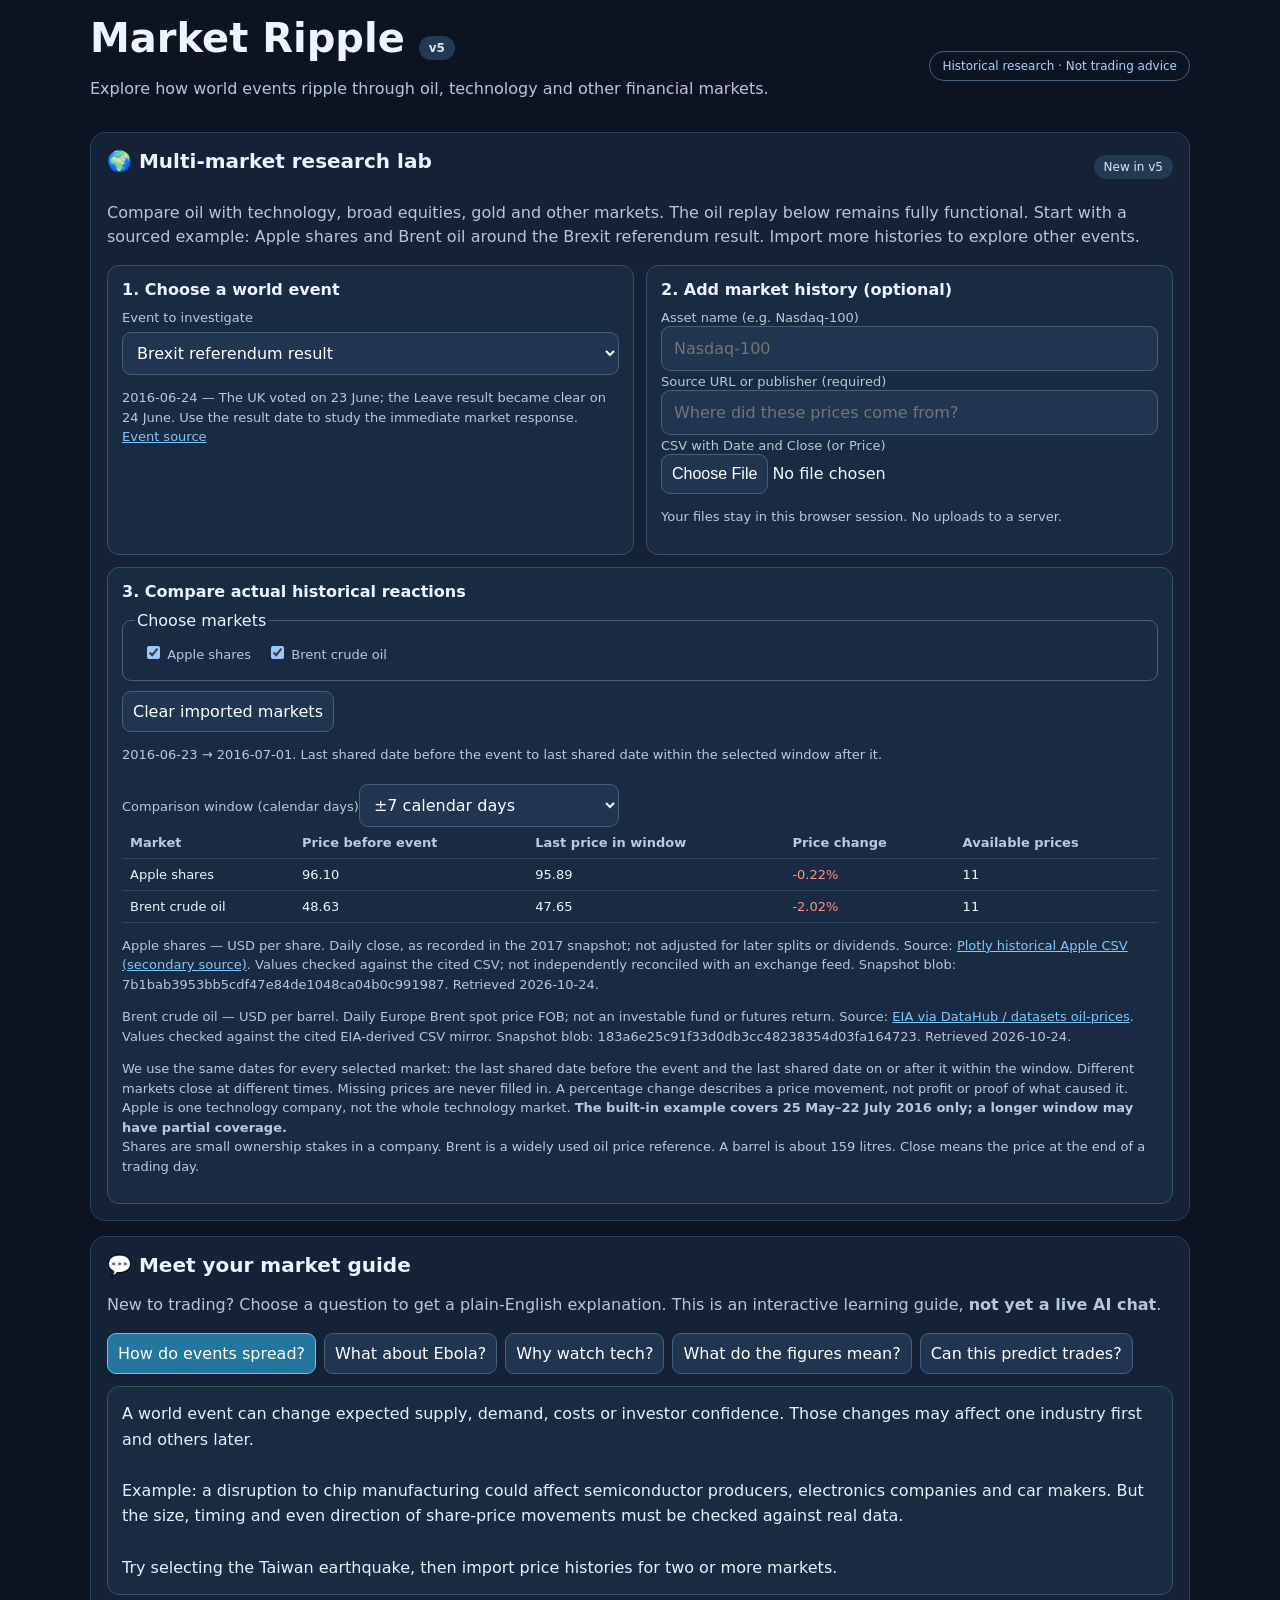
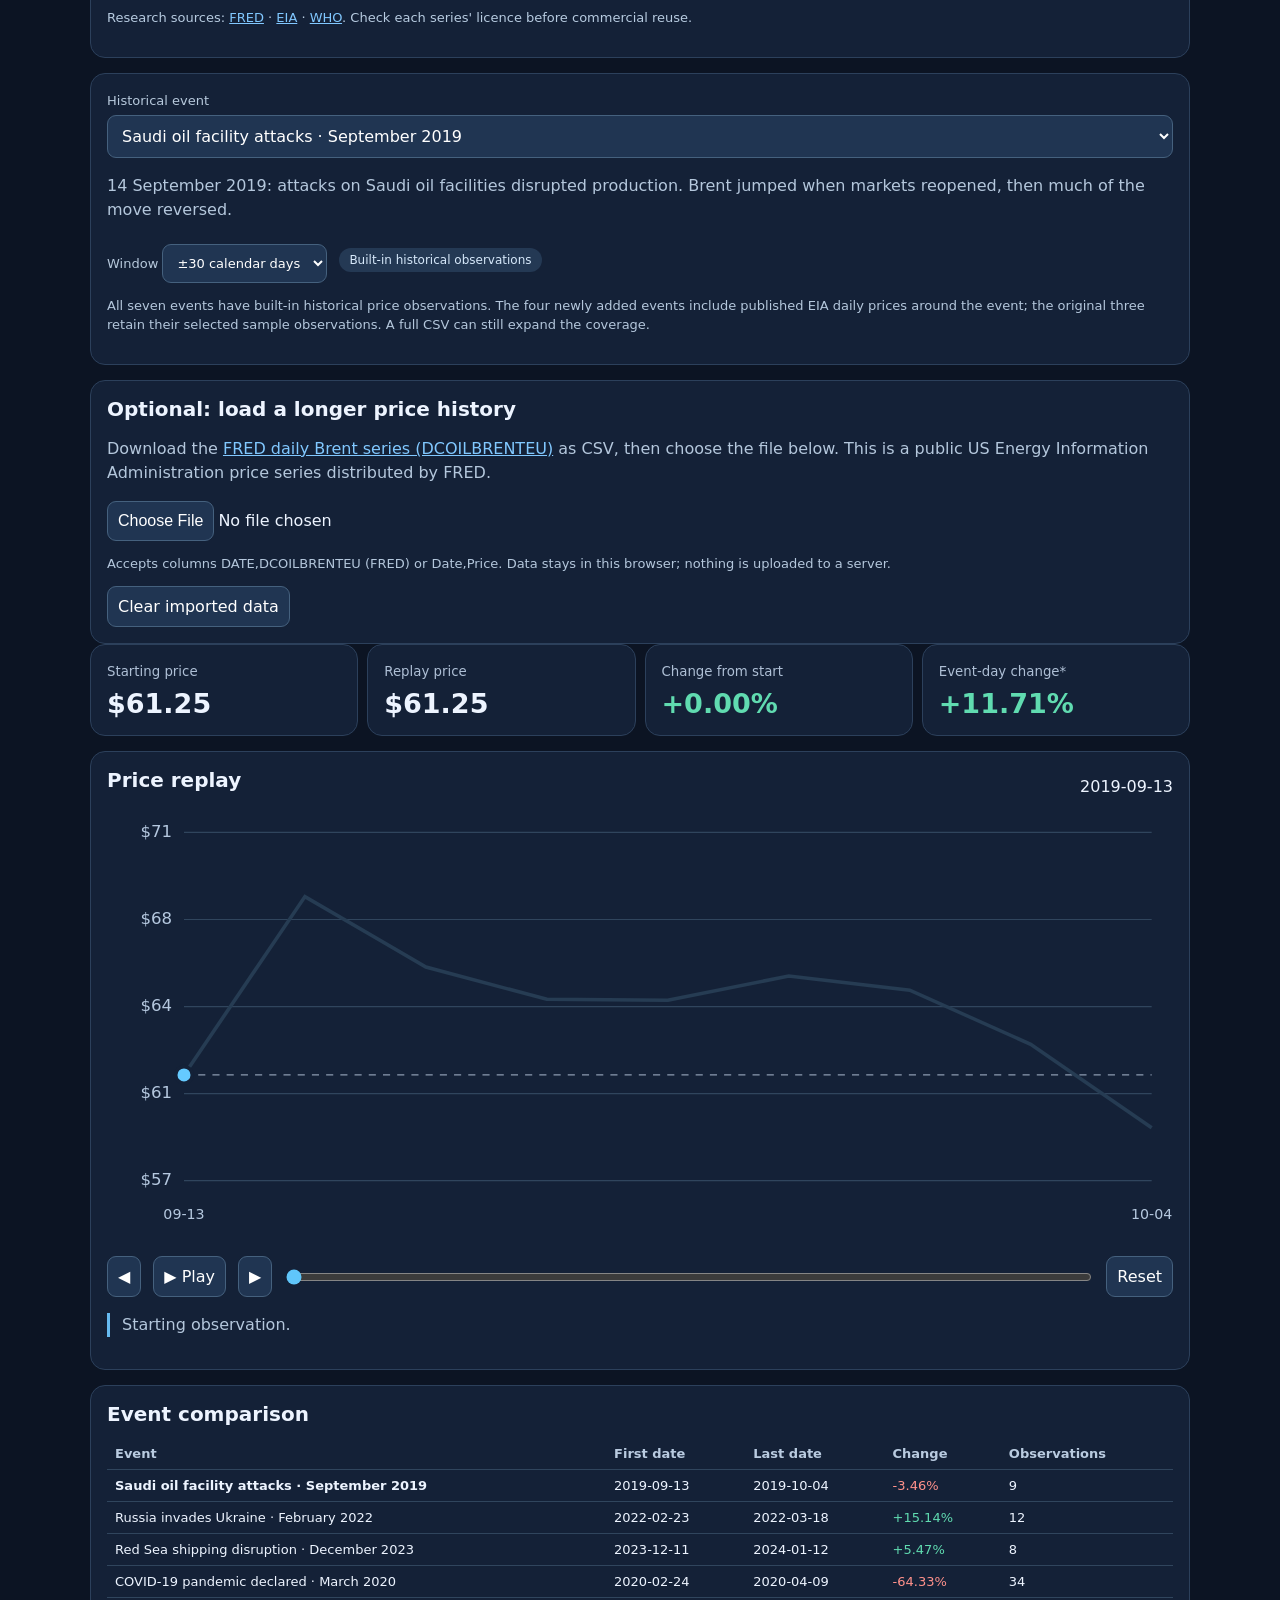
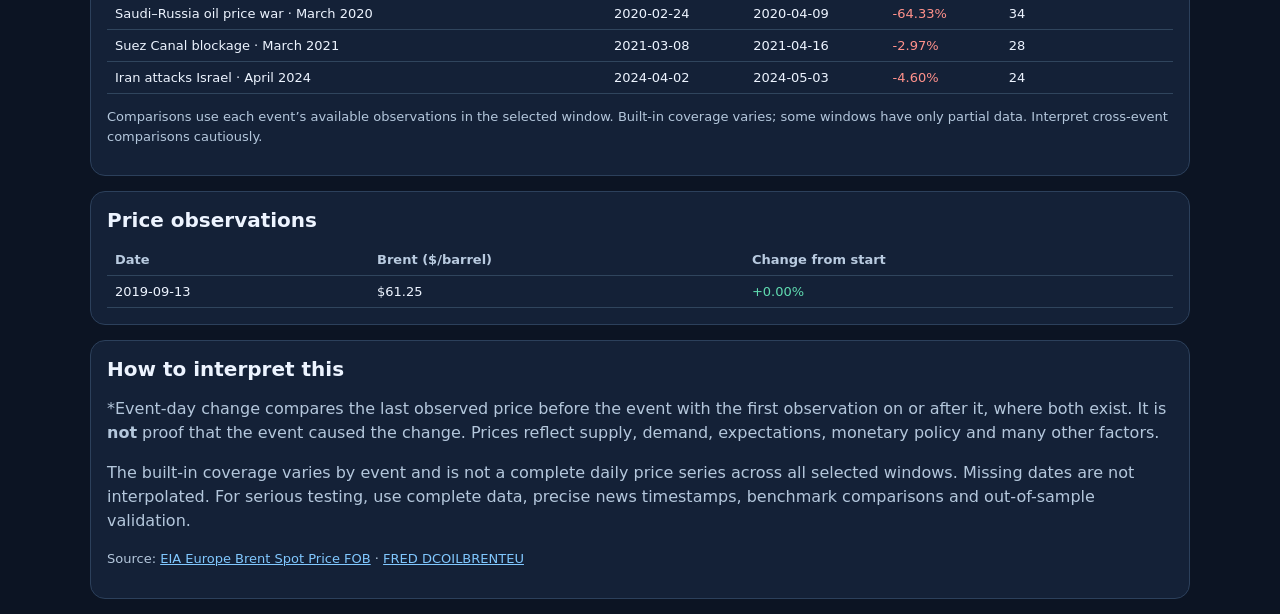
==== index.html @ e8bb3348 "Add sourced Brexit market comparison and historical research foundation" ====
<!doctype html><html lang="en"><head><meta charset="utf-8"><meta name="viewport" content="width=device-width,initial-scale=1"><title>Market Ripple v5 — Global Event Research</title><style>:root{font-family:system-ui,-apple-system,Segoe UI,sans-serif;color-scheme:dark;background:#0c1423;color:#edf4ff}*{box-sizing:border-box}body{margin:0;padding:15px}main{max-width:1100px;margin:auto}h1{margin:0;font-size:clamp(26px,4vw,40px)}h2{margin:0 0 12px;font-size:20px}p{color:#b4c7dc;line-height:1.5}.top,.controls{display:flex;align-items:center;justify-content:space-between;gap:12px;flex-wrap:wrap}.tag{border:1px solid #47617b;border-radius:30px;padding:7px 12px;color:#a8d3ff;font-size:12px}.panel,.stat{background:#142137;border:1px solid #2c405b;border-radius:15px;padding:16px;margin-top:15px}select,button,input{font:inherit}select,button,input[type=file]::file-selector-button{background:#203552;color:#fff;border:1px solid #45617e;border-radius:9px;padding:10px}button{cursor:pointer}button:disabled{opacity:.4}select{width:100%;margin-top:6px}.cards{display:grid;grid-template-columns:repeat(4,1fr);gap:9px}.stat{margin-top:0}.stat small{color:#aebfd5}.stat strong{display:block;font-size:clamp(17px,3vw,27px);margin-top:8px}.up{color:#60dbb0}.down{color:#ff918b}svg{width:100%;height:auto;display:block}#graph{touch-action:pan-y}.controls{justify-content:flex-start;margin-top:14px}input[type=range]{flex:1;min-width:130px;accent-color:#60c6fa}table{border-collapse:collapse;width:100%;font-size:13px}td,th{padding:8px;border-bottom:1px solid #30455d;text-align:left}th{color:#b9cbe0}a{color:#81c8ff}.hint{font-size:13px}.note{border-left:3px solid #66baf0;padding-left:12px}label{color:#b7c9dc;font-size:13px}.scroll{overflow-x:auto}.pill{display:inline-block;border-radius:20px;background:#243954;padding:5px 10px;font-size:12px;color:#d6e8fa}@media(max-width:600px){.cards{grid-template-columns:repeat(2,1fr)}.stat{padding:11px}.panel{padding:12px}body{padding:11px}table{font-size:12px}}</style><style>.mr-grid{display:grid;grid-template-columns:repeat(2,minmax(0,1fr));gap:12px}.mr-box{background:#192b43;border:1px solid #37516d;border-radius:12px;padding:14px}.mr-box h3{margin:0 0 8px;font-size:16px}.mr-small{font-size:13px;color:#b7cbe0}.mr-tabs{display:flex;gap:8px;flex-wrap:wrap}.mr-tabs button[aria-pressed=true]{background:#2376a0;border-color:#5bc9f4}.mr-input{width:100%;padding:12px;background:#203552;color:white;border:1px solid #45617e;border-radius:9px}.mr-answer{white-space:pre-line;line-height:1.6;color:#e5f1fc}.mr-highlight{color:#79d6ff}.mr-table{width:100%}@media(max-width:650px){.mr-grid{grid-template-columns:1fr}}</style><style>#mr-sources{overflow-wrap:anywhere}#mr-markets{border:1px solid #45617e;border-radius:9px;margin:10px 0;min-width:0}#mr-markets label{display:inline-block;padding:8px}#mr-status{overflow-wrap:anywhere}</style></head><body><main><div class="top"><div><h1>Market Ripple <span class="pill">v5</span></h1><p>Explore how world events ripple through oil, technology and other financial markets.</p></div><span class="tag">Historical research · Not trading advice</span></div><section class="panel" id="market-research"><div class="top"><h2>🌍 Multi-market research lab</h2><span class="pill">New in v5</span></div><p>Compare oil with technology, broad equities, gold and other markets. The oil replay below remains fully functional. Start with a sourced example: Apple shares and Brent oil around the Brexit referendum result. Import more histories to explore other events.</p><div class="mr-grid"><div class="mr-box"><h3>1. Choose a world event</h3><label for="mr-event">Event to investigate</label><select id="mr-event"></select><p id="mr-event-info" class="mr-small"></p></div><div class="mr-box"><h3>2. Add market history (optional)</h3><label for="mr-asset">Asset name (e.g. Nasdaq-100)</label><input id="mr-asset" class="mr-input" placeholder="Nasdaq-100" maxlength="60"><label for="mr-source">Source URL or publisher (required)</label><input id="mr-source" class="mr-input" maxlength="300" placeholder="Where did these prices come from?"><label for="mr-file">CSV with Date and Close (or Price)</label><input id="mr-file" type="file" accept=".csv,text/csv"><p class="mr-small" id="mr-status">Your files stay in this browser session. No uploads to a server.</p></div></div><div class="mr-box" style="margin-top:12px"><h3>3. Compare actual historical reactions</h3><fieldset id="mr-markets"><legend>Choose markets</legend></fieldset><button id="mr-clear" type="button">Clear imported markets</button><p id="mr-method" class="mr-small" aria-live="polite"></p><label for="mr-window">Comparison window (calendar days)</label><select id="mr-window" style="max-width:260px"><option value="7">±7 calendar days</option><option value="30" selected>±30 calendar days</option><option value="90">±90 calendar days</option></select><div class="scroll"><table class="mr-table"><thead><tr><th>Market</th><th>Price before event</th><th>Last price in window</th><th>Price change</th><th>Available prices</th></tr></thead><tbody id="mr-results"></tbody></table></div><div id="mr-sources" class="mr-small"></div><p class="mr-small">We use the same dates for every selected market: the last shared date before the event and the last shared date on or after it within the window. Different markets close at different times. Missing prices are never filled in. A percentage change describes a price movement, not profit or proof of what caused it. Apple is one technology company, not the whole technology market. <strong>The built-in example covers 25 May–22 July 2016 only; a longer window may have partial coverage.</strong><br>Shares are small ownership stakes in a company. Brent is a widely used oil price reference. A barrel is about 159 litres. Close means the price at the end of a trading day.</p></div></section><section class="panel" id="market-guide"><h2>💬 Meet your market guide</h2><p>New to trading? Choose a question to get a plain-English explanation. This is an interactive learning guide, <strong>not yet a live AI chat</strong>.</p><div class="mr-tabs" id="mr-prompts"><button data-q="ripple" aria-pressed="true">How do events spread?</button><button data-q="ebola" aria-pressed="false">What about Ebola?</button><button data-q="tech" aria-pressed="false">Why watch tech?</button><button data-q="returns" aria-pressed="false">What do the figures mean?</button><button data-q="risk" aria-pressed="false">Can this predict trades?</button></div><div class="mr-box" style="margin-top:12px"><div id="mr-answer" class="mr-answer" aria-live="polite"></div></div><p class="mr-small">Research sources: <a href="https://fred.stlouisfed.org/" target="_blank" rel="noopener">FRED</a> · <a href="https://www.eia.gov/" target="_blank" rel="noopener">EIA</a> · <a href="https://www.who.int/emergencies" target="_blank" rel="noopener">WHO</a>. Check each series' licence before commercial reuse.</p></section><div class="panel"><label for="event">Historical event</label><select id="event"></select><p id="context"></p><div class="controls"><label>Window <select id="window" style="width:auto"><option value="7">±7 calendar days</option><option value="14">±14 calendar days</option><option value="30" selected>±30 calendar days</option><option value="60">±60 calendar days</option><option value="90">±90 calendar days</option></select></label><span id="source" class="pill"></span></div><p class="hint">All seven events have built-in historical price observations. The four newly added events include published EIA daily prices around the event; the original three retain their selected sample observations. A full CSV can still expand the coverage.</p></div><div class="panel"><h2>Optional: load a longer price history</h2><p>Download the <a href="https://fred.stlouisfed.org/series/DCOILBRENTEU" target="_blank" rel="noopener">FRED daily Brent series (DCOILBRENTEU)</a> as CSV, then choose the file below. This is a public US Energy Information Administration price series distributed by FRED.</p><input id="csv" type="file" accept=".csv,text/csv"/><p id="uploadStatus" class="hint">Accepts columns DATE,DCOILBRENTEU (FRED) or Date,Price. Data stays in this browser; nothing is uploaded to a server.</p><button id="clear" type="button">Clear imported data</button></div><div class="cards"><div class="stat"><small>Starting price</small><strong id="start">—</strong></div><div class="stat"><small>Replay price</small><strong id="current">—</strong></div><div class="stat"><small>Change from start</small><strong id="change">—</strong></div><div class="stat"><small>Event-day change*</small><strong id="eventMove">—</strong></div></div><div class="panel"><div class="top"><h2>Price replay</h2><span id="timeline"></span></div><svg id="graph" viewBox="0 0 900 370" role="img" aria-label="Brent crude price chart"></svg><div class="controls"><button id="back">◀</button><button id="play">▶ Play</button><button id="next">▶</button><input id="slider" type="range" min="0" value="0" aria-label="Replay position"/><button id="reset">Reset</button></div><p id="interpretation" class="note"></p></div><div class="panel"><h2>Event comparison</h2><div class="scroll"><table><thead><tr><th>Event</th><th>First date</th><th>Last date</th><th>Change</th><th>Observations</th></tr></thead><tbody id="compare"></tbody></table></div><p class="hint">Comparisons use each event’s available observations in the selected window. Built-in coverage varies; some windows have only partial data. Interpret cross-event comparisons cautiously.</p></div><div class="panel"><h2>Price observations</h2><div class="scroll"><table><thead><tr><th>Date</th><th>Brent ($/barrel)</th><th>Change from start</th></tr></thead><tbody id="rows"></tbody></table></div></div><div class="panel"><h2>How to interpret this</h2><p>*Event-day change compares the last observed price before the event with the first observation on or after it, where both exist. It is <b>not</b> proof that the event caused the change. Prices reflect supply, demand, expectations, monetary policy and many other factors.</p><p>The built-in coverage varies by event and is not a complete daily price series across all selected windows. Missing dates are not interpolated. For serious testing, use complete data, precise news timestamps, benchmark comparisons and out-of-sample validation.</p><p class="hint">Source: <a href="https://www.eia.gov/dnav/pet/hist/RBRTED.htm" target="_blank" rel="noopener">EIA Europe Brent Spot Price FOB</a> · <a href="https://fred.stlouisfed.org/series/DCOILBRENTEU" target="_blank" rel="noopener">FRED DCOILBRENTEU</a></p></div></main><script>
const events=[
{name:'Saudi oil facility attacks · September 2019',date:'2019-09-14',context:'14 September 2019: attacks on Saudi oil facilities disrupted production. Brent jumped when markets reopened, then much of the move reversed.',data:[['2019-09-13',61.25],['2019-09-16',68.42],['2019-09-17',65.59],['2019-09-18',64.29],['2019-09-19',64.25],['2019-09-20',65.23],['2019-09-23',64.66],['2019-09-27',62.48],['2019-10-04',59.13]]},
{name:'Russia invades Ukraine · February 2022',date:'2022-02-24',context:'24 February 2022: Russia launched its full-scale invasion of Ukraine. Oil was already rising before the invasion and remained highly volatile.',data:[['2022-02-23',99.29],['2022-02-24',101.29],['2022-02-25',98.56],['2022-02-28',103.08],['2022-03-01',110.93],['2022-03-02',118.94],['2022-03-04',123.86],['2022-03-07',129.02],['2022-03-08',133.18],['2022-03-09',116.58],['2022-03-11',118.11],['2022-03-18',114.32]]},
{name:'Red Sea shipping disruption · December 2023',date:'2023-12-18',context:'December 2023: attacks on commercial shipping intensified. This is an approximate event reference, not a single unambiguous start date.',data:[['2023-12-11',75.75],['2023-12-15',76.84],['2023-12-18',78.89],['2023-12-20',81.10],['2023-12-22',80.23],['2023-12-29',77.69],['2024-01-05',78.31],['2024-01-12',79.89]]},
{name:'COVID-19 pandemic declared · March 2020',date:'2020-03-11',context:'11 March 2020: WHO characterised COVID-19 as a pandemic. Oil demand was collapsing, with other major supply shocks occurring at the same time.',data:[['2020-02-24',56.71],['2020-02-25',55.29],['2020-02-26',54.96],['2020-02-27',52.19],['2020-02-28',51.31],['2020-03-02',52.52],['2020-03-03',52.24],['2020-03-04',51.86],['2020-03-05',51.29],['2020-03-06',45.60],['2020-03-09',35.33],['2020-03-10',35.57],['2020-03-11',34.45],['2020-03-12',31.02],['2020-03-13',32.25],['2020-03-16',27.98],['2020-03-17',27.97],['2020-03-18',22.79],['2020-03-19',23.98],['2020-03-20',25.55],['2020-03-23',23.75],['2020-03-24',24.50],['2020-03-25',25.62],['2020-03-26',23.55],['2020-03-27',22.39],['2020-03-30',19.19],['2020-03-31',14.85],['2020-04-01',14.97],['2020-04-02',20.24],['2020-04-03',24.33],['2020-04-06',22.58],['2020-04-07',22.10],['2020-04-08',25.22],['2020-04-09',20.23]]},
{name:'Saudi–Russia oil price war · March 2020',date:'2020-03-09',context:'March 2020: OPEC+ negotiations broke down and Saudi Arabia announced production increases and price cuts. COVID demand losses compounded the shock.',data:[['2020-02-24',56.71],['2020-02-25',55.29],['2020-02-26',54.96],['2020-02-27',52.19],['2020-02-28',51.31],['2020-03-02',52.52],['2020-03-03',52.24],['2020-03-04',51.86],['2020-03-05',51.29],['2020-03-06',45.60],['2020-03-09',35.33],['2020-03-10',35.57],['2020-03-11',34.45],['2020-03-12',31.02],['2020-03-13',32.25],['2020-03-16',27.98],['2020-03-17',27.97],['2020-03-18',22.79],['2020-03-19',23.98],['2020-03-20',25.55],['2020-03-23',23.75],['2020-03-24',24.50],['2020-03-25',25.62],['2020-03-26',23.55],['2020-03-27',22.39],['2020-03-30',19.19],['2020-03-31',14.85],['2020-04-01',14.97],['2020-04-02',20.24],['2020-04-03',24.33],['2020-04-06',22.58],['2020-04-07',22.10],['2020-04-08',25.22],['2020-04-09',20.23]]},
{name:'Suez Canal blockage · March 2021',date:'2021-03-23',context:'23 March 2021: Ever Given grounded in the Suez Canal, blocking a major shipping route for several days.',data:[['2021-03-08',68.00],['2021-03-09',67.03],['2021-03-10',67.53],['2021-03-11',69.34],['2021-03-12',68.87],['2021-03-15',68.78],['2021-03-16',67.95],['2021-03-17',67.73],['2021-03-18',62.11],['2021-03-19',64.00],['2021-03-22',63.89],['2021-03-23',59.96],['2021-03-24',63.70],['2021-03-25',61.21],['2021-03-26',63.77],['2021-03-29',64.06],['2021-03-30',63.28],['2021-03-31',63.52],['2021-04-01',63.85],['2021-04-06',61.47],['2021-04-07',61.86],['2021-04-08',62.09],['2021-04-09',61.89],['2021-04-12',62.38],['2021-04-13',62.83],['2021-04-14',66.11],['2021-04-15',66.13],['2021-04-16',65.98]]},
{name:'Iran attacks Israel · April 2024',date:'2024-04-13',context:'13–14 April 2024: Iran launched a direct attack on Israel. Markets had already priced in regional tensions; compare the before-and-after movement.',data:[['2024-04-02',87.63],['2024-04-03',90.60],['2024-04-04',90.32],['2024-04-05',92.81],['2024-04-08',91.73],['2024-04-09',92.13],['2024-04-10',91.57],['2024-04-11',91.49],['2024-04-12',93.12],['2024-04-15',90.84],['2024-04-16',91.29],['2024-04-17',89.54],['2024-04-18',88.34],['2024-04-19',87.96],['2024-04-22',87.30],['2024-04-23',88.29],['2024-04-24',89.02],['2024-04-25',88.10],['2024-04-26',89.95],['2024-04-29',88.44],['2024-04-30',88.23],['2024-05-01',83.55],['2024-05-02',84.81],['2024-05-03',83.60]]}
];
const $=id=>document.getElementById(id);let selected=0,step=0,timer=null,imported=[];const iso=t=>Date.parse(t+'T00:00:00Z'),days=(a,b)=>(iso(a)-iso(b))/86400000,money=n=>'$'+n.toFixed(2),pct=n=>(n>=0?'+':'')+n.toFixed(2)+'%';function stop(){if(timer)clearInterval(timer);timer=null;$('play').textContent='▶ Play'}function available(e){if(!imported.length)return e.data;const windowDays=+$('window').value;return imported.filter(r=>Math.abs(days(r[0],e.date))<=windowDays)}function eventChange(e,d){let before=d.filter(r=>r[0]<e.date),after=d.filter(r=>r[0]>=e.date);if(!before.length||!after.length)return null;return (after[0][1]/before[before.length-1][1]-1)*100}function draw(){const e=events[selected],d=available(e);$('context').textContent=e.context;$('source').textContent=imported.length?'Imported daily series':'Built-in historical observations';$('compare').innerHTML=events.map((ev,i)=>{let a=available(ev);if(!a.length)return `<tr><td>${ev.name}</td><td colspan="4">No observations in window</td></tr>`;let change=(a.at(-1)[1]/a[0][1]-1)*100;return `<tr><td>${i===selected?'<b>':''}${ev.name}${i===selected?'</b>':''}</td><td>${a[0][0]}</td><td>${a.at(-1)[0]}</td><td class="${change>=0?'up':'down'}">${pct(change)}</td><td>${a.length}</td></tr>`}).join('');if(!d.length){['start','current','change','eventMove','timeline'].forEach(id=>$(id).textContent='—');$('graph').innerHTML='<text x="450" y="175" fill="#b4c7dc" text-anchor="middle" font-size="23">No observations for this window</text>';$('rows').innerHTML='';$('interpretation').textContent='No built-in observations are available for this window.';$('slider').max=0;$('slider').value=0;return}step=Math.min(step,d.length-1);const first=d[0][1],cur=d[step][1],delta=(cur/first-1)*100;$('start').textContent=money(first);$('current').textContent=money(cur);$('change').textContent=pct(delta);$('change').className=delta>=0?'up':'down';const move=eventChange(e,d);$('eventMove').textContent=move===null?'N/A':pct(move);$('eventMove').className=move===null?'':move>=0?'up':'down';$('timeline').textContent=d[step][0];$('slider').max=d.length-1;$('slider').value=step;$('interpretation').textContent=step===0?'Starting observation.':`${d[step][0]}: ${pct(delta)} from the first available observation. ${step} observation(s) into the replay.`;const values=d.map(x=>x[1]),min=Math.floor(Math.min(...values)-2),max=Math.ceil(Math.max(...values)+2),W=900,H=370,L=65,R=18,T=24,B=52,x=i=>L+(W-L-R)*i/Math.max(1,d.length-1),y=v=>T+(H-T-B)*(max-v)/Math.max(1,max-min);let svg='';for(let j=0;j<=4;j++){let v=min+(max-min)*j/4,yy=y(v);svg+=`<line x1="${L}" y1="${yy}" x2="${W-R}" y2="${yy}" stroke="#30455d"/><text x="${L-10}" y="${yy+4}" text-anchor="end" fill="#b5c8df" font-size="14">$${v.toFixed(0)}</text>`}svg+=`<line x1="${L}" y1="${y(first)}" x2="${W-R}" y2="${y(first)}" stroke="#8c9bb0" stroke-dasharray="6 6"/>`;svg+=`<polyline fill="none" stroke="#263c53" stroke-width="3" points="${d.map((v,i)=>`${x(i)},${y(v[1])}`).join(' ')}"/>`;svg+=`<polyline fill="none" stroke="#65caff" stroke-width="4" stroke-linejoin="round" points="${d.slice(0,step+1).map((v,i)=>`${x(i)},${y(v[1])}`).join(' ')}"/>`;svg+=`<circle cx="${x(step)}" cy="${y(cur)}" r="7" fill="#65caff" stroke="#142137" stroke-width="3"/>`;[0,step,d.length-1].filter((v,i,a)=>a.indexOf(v)===i).forEach(i=>svg+=`<text x="${x(i)}" y="${H-20}" fill="#b5c8df" text-anchor="middle" font-size="12">${d[i][0].slice(5)}</text>`);$('graph').innerHTML=svg;$('rows').innerHTML=d.slice(0,step+1).map(r=>`<tr><td>${r[0]}</td><td>${money(r[1])}</td><td class="${r[1]>=first?'up':'down'}">${pct((r[1]/first-1)*100)}</td></tr>`).join('')}
function reset(){stop();step=0;draw()}$('event').innerHTML=events.map((e,i)=>`<option value="${i}">${e.name}</option>`).join('');$('event').onchange=e=>{selected=+e.target.value;reset()};$('window').onchange=reset;$('slider').oninput=e=>{stop();step=+e.target.value;draw()};$('back').onclick=()=>{stop();step=Math.max(0,step-1);draw()};$('next').onclick=()=>{stop();step=Math.min(available(events[selected]).length-1,step+1);draw()};$('reset').onclick=reset;$('play').onclick=()=>{if(timer){stop();return}const n=available(events[selected]).length;if(n<2)return;if(step>=n-1)step=0;$('play').textContent='Ⅱ Pause';timer=setInterval(()=>{step++;draw();if(step>=n-1)stop()},400)};
$('csv').onchange=async e=>{const file=e.target.files[0];if(!file)return;try{const lines=(await file.text()).replace(/^\uFEFF/,'').trim().split(/\r?\n/),header=lines.shift().split(',').map(x=>x.trim().replaceAll('"','').toLowerCase()),dateCol=header.findIndex(x=>x==='date'||x==='observation_date'),priceCol=header.findIndex(x=>x==='dcoilbrenteu'||x==='price'||x==='brent'||x==='value');if(dateCol<0||priceCol<0)throw Error('CSV must contain DATE and DCOILBRENTEU (or Date and Price) columns.');let map=new Map();for(const line of lines){const cols=line.split(','),date=cols[dateCol]?.trim().replaceAll('"',''),price=Number(cols[priceCol]?.trim().replaceAll('"',''));if(/^\d{4}-\d{2}-\d{2}$/.test(date)&&Number.isFinite(price)&&price>0)map.set(date,price)}if(map.size<5)throw Error('Not enough valid price rows.');imported=[...map].sort((a,b)=>a[0].localeCompare(b[0]));$('uploadStatus').textContent=`Loaded ${imported.length.toLocaleString()} daily observations (${imported[0][0]} to ${imported.at(-1)[0]}).`;reset()}catch(err){$('uploadStatus').textContent='Could not load CSV: '+err.message}};$('clear').onclick=()=>{imported=[];$('csv').value='';$('uploadStatus').textContent='Imported data cleared. Built-in observations restored.';reset()};draw();
</script><script>
(()=>{
const el=id=>document.getElementById(id);
const answers={
 ripple:'A world event can change expected supply, demand, costs or investor confidence. Those changes may affect one industry first and others later.\n\nExample: a disruption to chip manufacturing could affect semiconductor producers, electronics companies and car makers. But the size, timing and even direction of share-price movements must be checked against real data.\n\nTry selecting the Taiwan earthquake, then import price histories for two or more markets.',
 ebola:'An Ebola outbreak could affect travel demand, local economies, pharmaceutical research and investor sentiment. Different companies may respond very differently.\n\nFor the 2014 epidemic, we use 8 August 2014 as one clearly dated milestone: the WHO international public health emergency declaration. This is not the start of the outbreak, and the market may have anticipated it.\n\nCompare airline shares, healthcare shares and a broad index, then check whether the differences are meaningful.',
 tech:'Technology companies are connected to many other sectors through chips, cloud infrastructure, energy demand and supply chains.\n\nFor example, a Taiwan supply-chain shock could affect semiconductor manufacturers and downstream customers. Compare a chipmaker with a broad technology index to see whether the move was company-specific or market-wide.',
 returns:'A percentage change tells you how much a price moved relative to its starting value. The multi-market lab uses the last shared date before the event and the last shared date within the window after it.\n\nFor example, a move from 100 to 110 is +10%. It does not prove the event caused the increase. Different markets may have different holidays or missing dates, so compare observation dates and use a benchmark.',
 risk:'Not reliably on its own. Historical events are rare, often overlap with other news and can produce misleading patterns.\n\nWe will eventually add event studies, benchmarks, out-of-sample tests and paper trading. Until then, this is a research and learning tool — not a buy/sell signal.'
};
function showAnswer(k){el('mr-answer').textContent=answers[k];document.querySelectorAll('#mr-prompts button').forEach(b=>b.setAttribute('aria-pressed',String(b.dataset.q===k)))}
el('mr-prompts').addEventListener('click',e=>{const b=e.target.closest('button[data-q]');if(b)showAnswer(b.dataset.q)});showAnswer('ripple');
})();
</script><script src="data/events.js"></script><script src="data/research-data.js"></script><script src="research/compare.js"></script><script src="research/lab.js"></script></body></html>
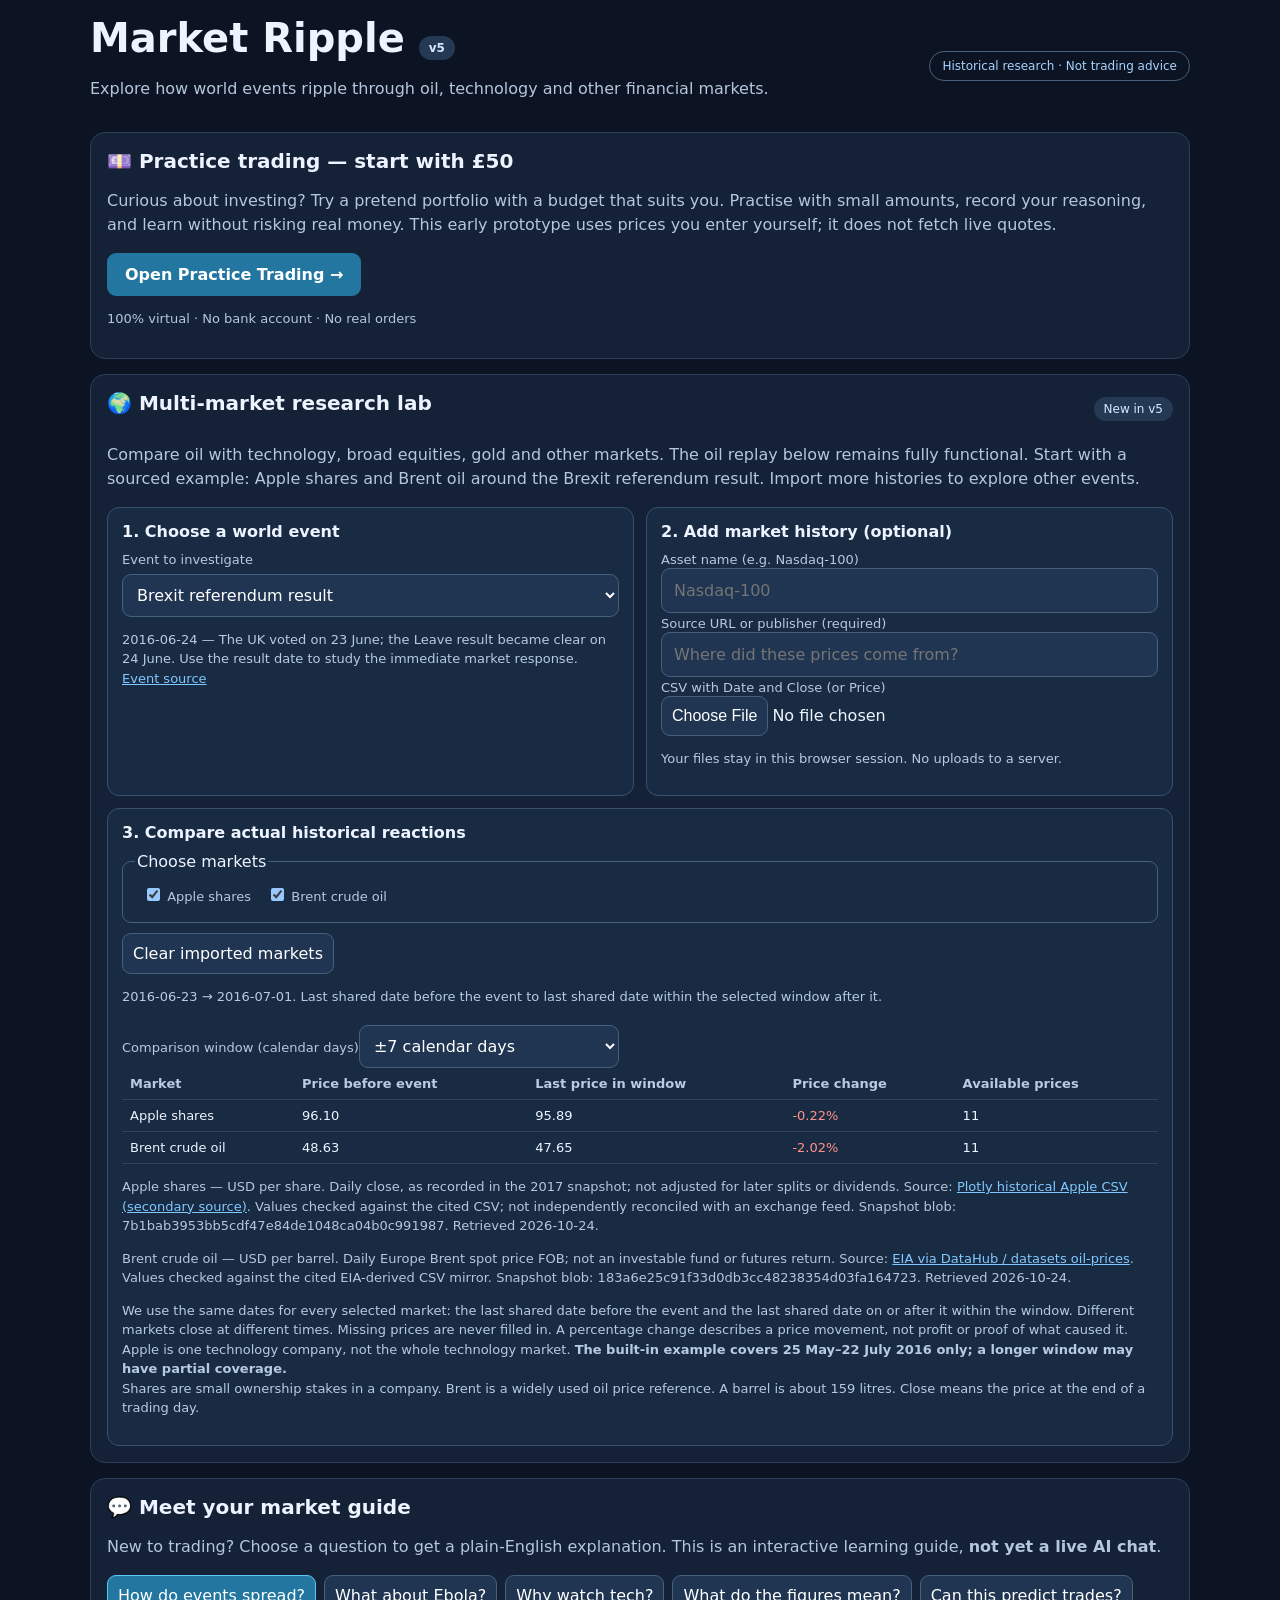
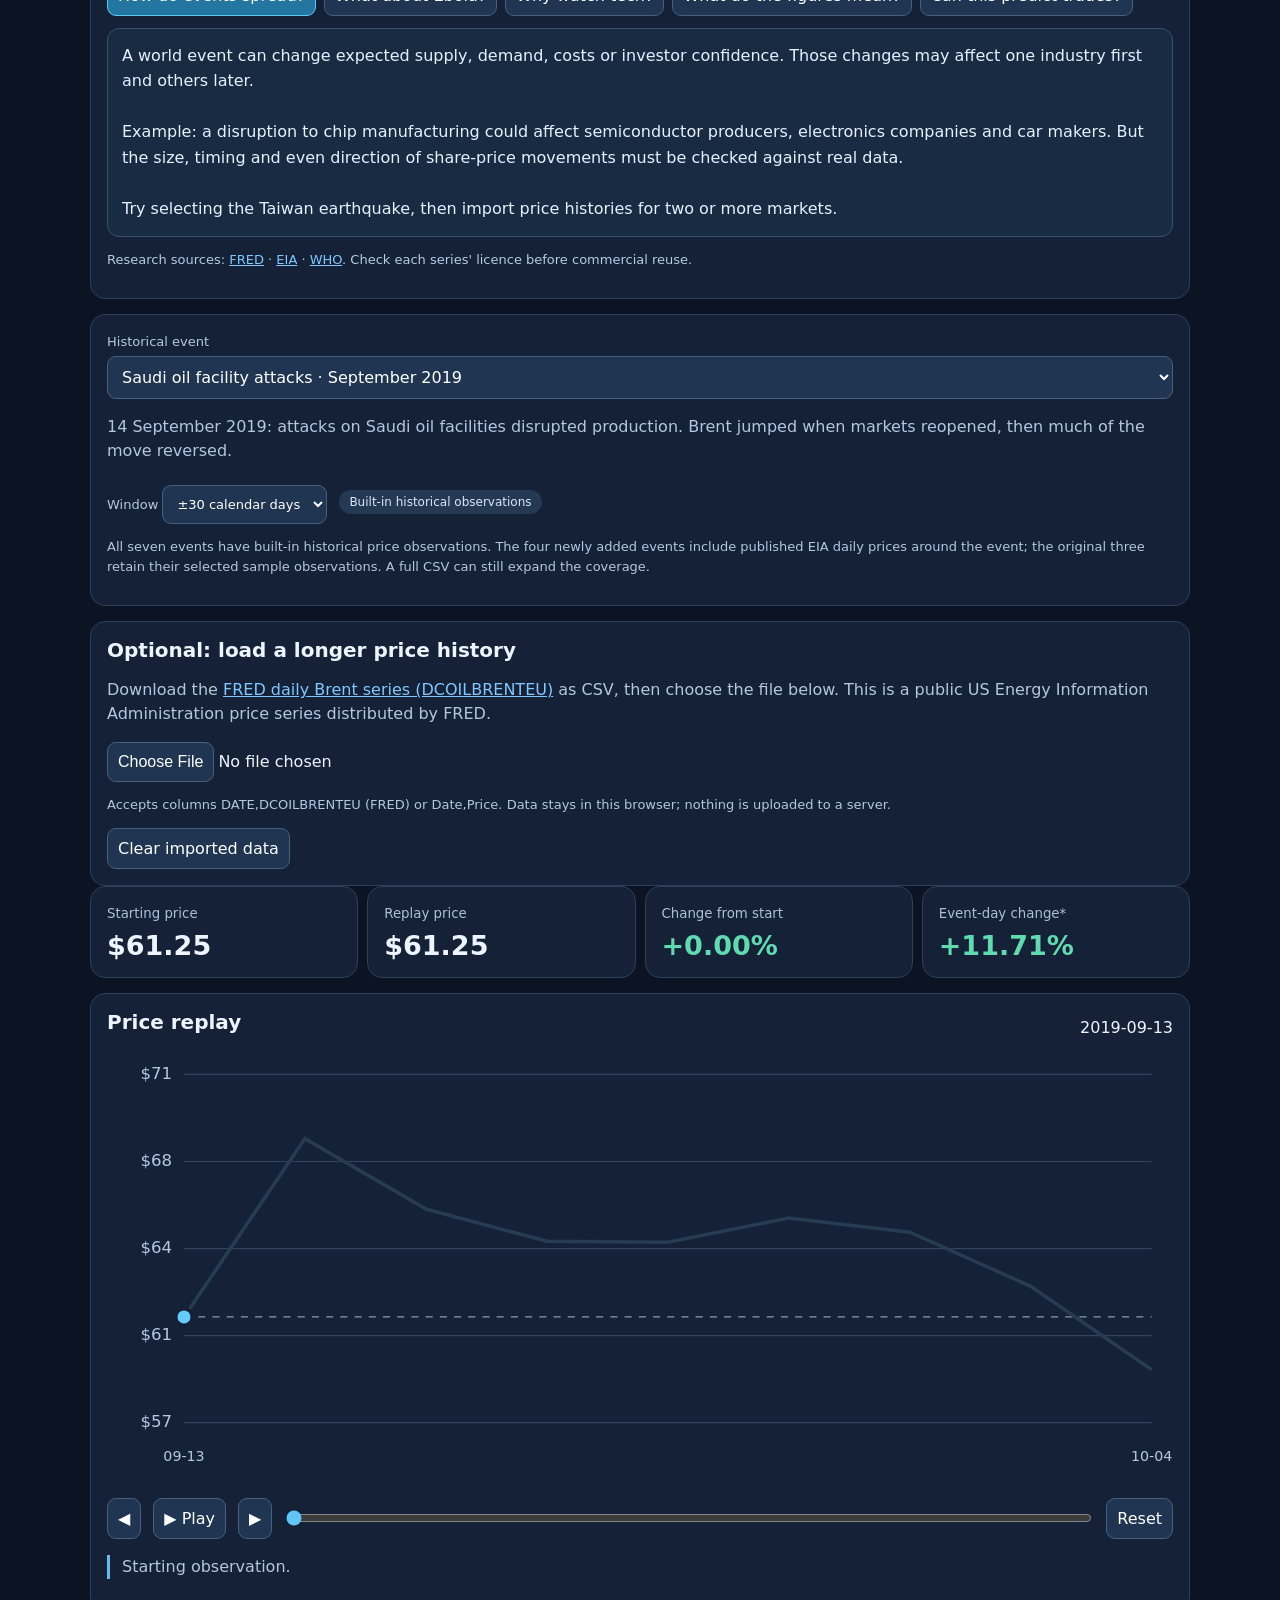
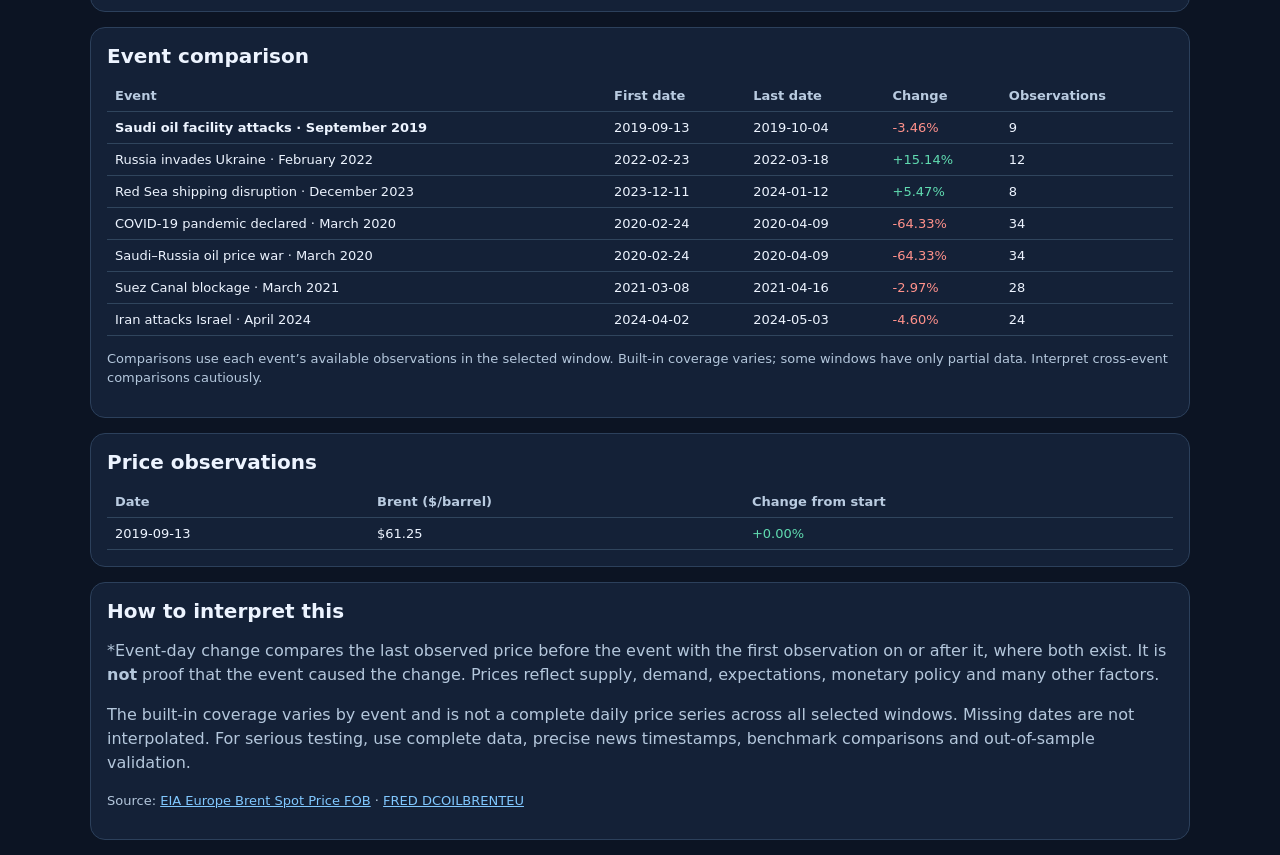
==== commit c28c69e2: "Link beginner paper trading from Market Ripple dashboard" ====
--- a/index.html
+++ b/index.html
@@ -1,4 +1,4 @@
-<!doctype html><html lang="en"><head><meta charset="utf-8"><meta name="viewport" content="width=device-width,initial-scale=1"><title>Market Ripple v5 — Global Event Research</title><style>:root{font-family:system-ui,-apple-system,Segoe UI,sans-serif;color-scheme:dark;background:#0c1423;color:#edf4ff}*{box-sizing:border-box}body{margin:0;padding:15px}main{max-width:1100px;margin:auto}h1{margin:0;font-size:clamp(26px,4vw,40px)}h2{margin:0 0 12px;font-size:20px}p{color:#b4c7dc;line-height:1.5}.top,.controls{display:flex;align-items:center;justify-content:space-between;gap:12px;flex-wrap:wrap}.tag{border:1px solid #47617b;border-radius:30px;padding:7px 12px;color:#a8d3ff;font-size:12px}.panel,.stat{background:#142137;border:1px solid #2c405b;border-radius:15px;padding:16px;margin-top:15px}select,button,input{font:inherit}select,button,input[type=file]::file-selector-button{background:#203552;color:#fff;border:1px solid #45617e;border-radius:9px;padding:10px}button{cursor:pointer}button:disabled{opacity:.4}select{width:100%;margin-top:6px}.cards{display:grid;grid-template-columns:repeat(4,1fr);gap:9px}.stat{margin-top:0}.stat small{color:#aebfd5}.stat strong{display:block;font-size:clamp(17px,3vw,27px);margin-top:8px}.up{color:#60dbb0}.down{color:#ff918b}svg{width:100%;height:auto;display:block}#graph{touch-action:pan-y}.controls{justify-content:flex-start;margin-top:14px}input[type=range]{flex:1;min-width:130px;accent-color:#60c6fa}table{border-collapse:collapse;width:100%;font-size:13px}td,th{padding:8px;border-bottom:1px solid #30455d;text-align:left}th{color:#b9cbe0}a{color:#81c8ff}.hint{font-size:13px}.note{border-left:3px solid #66baf0;padding-left:12px}label{color:#b7c9dc;font-size:13px}.scroll{overflow-x:auto}.pill{display:inline-block;border-radius:20px;background:#243954;padding:5px 10px;font-size:12px;color:#d6e8fa}@media(max-width:600px){.cards{grid-template-columns:repeat(2,1fr)}.stat{padding:11px}.panel{padding:12px}body{padding:11px}table{font-size:12px}}</style><style>.mr-grid{display:grid;grid-template-columns:repeat(2,minmax(0,1fr));gap:12px}.mr-box{background:#192b43;border:1px solid #37516d;border-radius:12px;padding:14px}.mr-box h3{margin:0 0 8px;font-size:16px}.mr-small{font-size:13px;color:#b7cbe0}.mr-tabs{display:flex;gap:8px;flex-wrap:wrap}.mr-tabs button[aria-pressed=true]{background:#2376a0;border-color:#5bc9f4}.mr-input{width:100%;padding:12px;background:#203552;color:white;border:1px solid #45617e;border-radius:9px}.mr-answer{white-space:pre-line;line-height:1.6;color:#e5f1fc}.mr-highlight{color:#79d6ff}.mr-table{width:100%}@media(max-width:650px){.mr-grid{grid-template-columns:1fr}}</style><style>#mr-sources{overflow-wrap:anywhere}#mr-markets{border:1px solid #45617e;border-radius:9px;margin:10px 0;min-width:0}#mr-markets label{display:inline-block;padding:8px}#mr-status{overflow-wrap:anywhere}</style></head><body><main><div class="top"><div><h1>Market Ripple <span class="pill">v5</span></h1><p>Explore how world events ripple through oil, technology and other financial markets.</p></div><span class="tag">Historical research · Not trading advice</span></div><section class="panel" id="market-research"><div class="top"><h2>🌍 Multi-market research lab</h2><span class="pill">New in v5</span></div><p>Compare oil with technology, broad equities, gold and other markets. The oil replay below remains fully functional. Start with a sourced example: Apple shares and Brent oil around the Brexit referendum result. Import more histories to explore other events.</p><div class="mr-grid"><div class="mr-box"><h3>1. Choose a world event</h3><label for="mr-event">Event to investigate</label><select id="mr-event"></select><p id="mr-event-info" class="mr-small"></p></div><div class="mr-box"><h3>2. Add market history (optional)</h3><label for="mr-asset">Asset name (e.g. Nasdaq-100)</label><input id="mr-asset" class="mr-input" placeholder="Nasdaq-100" maxlength="60"><label for="mr-source">Source URL or publisher (required)</label><input id="mr-source" class="mr-input" maxlength="300" placeholder="Where did these prices come from?"><label for="mr-file">CSV with Date and Close (or Price)</label><input id="mr-file" type="file" accept=".csv,text/csv"><p class="mr-small" id="mr-status">Your files stay in this browser session. No uploads to a server.</p></div></div><div class="mr-box" style="margin-top:12px"><h3>3. Compare actual historical reactions</h3><fieldset id="mr-markets"><legend>Choose markets</legend></fieldset><button id="mr-clear" type="button">Clear imported markets</button><p id="mr-method" class="mr-small" aria-live="polite"></p><label for="mr-window">Comparison window (calendar days)</label><select id="mr-window" style="max-width:260px"><option value="7">±7 calendar days</option><option value="30" selected>±30 calendar days</option><option value="90">±90 calendar days</option></select><div class="scroll"><table class="mr-table"><thead><tr><th>Market</th><th>Price before event</th><th>Last price in window</th><th>Price change</th><th>Available prices</th></tr></thead><tbody id="mr-results"></tbody></table></div><div id="mr-sources" class="mr-small"></div><p class="mr-small">We use the same dates for every selected market: the last shared date before the event and the last shared date on or after it within the window. Different markets close at different times. Missing prices are never filled in. A percentage change describes a price movement, not profit or proof of what caused it. Apple is one technology company, not the whole technology market. <strong>The built-in example covers 25 May–22 July 2016 only; a longer window may have partial coverage.</strong><br>Shares are small ownership stakes in a company. Brent is a widely used oil price reference. A barrel is about 159 litres. Close means the price at the end of a trading day.</p></div></section><section class="panel" id="market-guide"><h2>💬 Meet your market guide</h2><p>New to trading? Choose a question to get a plain-English explanation. This is an interactive learning guide, <strong>not yet a live AI chat</strong>.</p><div class="mr-tabs" id="mr-prompts"><button data-q="ripple" aria-pressed="true">How do events spread?</button><button data-q="ebola" aria-pressed="false">What about Ebola?</button><button data-q="tech" aria-pressed="false">Why watch tech?</button><button data-q="returns" aria-pressed="false">What do the figures mean?</button><button data-q="risk" aria-pressed="false">Can this predict trades?</button></div><div class="mr-box" style="margin-top:12px"><div id="mr-answer" class="mr-answer" aria-live="polite"></div></div><p class="mr-small">Research sources: <a href="https://fred.stlouisfed.org/" target="_blank" rel="noopener">FRED</a> · <a href="https://www.eia.gov/" target="_blank" rel="noopener">EIA</a> · <a href="https://www.who.int/emergencies" target="_blank" rel="noopener">WHO</a>. Check each series' licence before commercial reuse.</p></section><div class="panel"><label for="event">Historical event</label><select id="event"></select><p id="context"></p><div class="controls"><label>Window <select id="window" style="width:auto"><option value="7">±7 calendar days</option><option value="14">±14 calendar days</option><option value="30" selected>±30 calendar days</option><option value="60">±60 calendar days</option><option value="90">±90 calendar days</option></select></label><span id="source" class="pill"></span></div><p class="hint">All seven events have built-in historical price observations. The four newly added events include published EIA daily prices around the event; the original three retain their selected sample observations. A full CSV can still expand the coverage.</p></div><div class="panel"><h2>Optional: load a longer price history</h2><p>Download the <a href="https://fred.stlouisfed.org/series/DCOILBRENTEU" target="_blank" rel="noopener">FRED daily Brent series (DCOILBRENTEU)</a> as CSV, then choose the file below. This is a public US Energy Information Administration price series distributed by FRED.</p><input id="csv" type="file" accept=".csv,text/csv"/><p id="uploadStatus" class="hint">Accepts columns DATE,DCOILBRENTEU (FRED) or Date,Price. Data stays in this browser; nothing is uploaded to a server.</p><button id="clear" type="button">Clear imported data</button></div><div class="cards"><div class="stat"><small>Starting price</small><strong id="start">—</strong></div><div class="stat"><small>Replay price</small><strong id="current">—</strong></div><div class="stat"><small>Change from start</small><strong id="change">—</strong></div><div class="stat"><small>Event-day change*</small><strong id="eventMove">—</strong></div></div><div class="panel"><div class="top"><h2>Price replay</h2><span id="timeline"></span></div><svg id="graph" viewBox="0 0 900 370" role="img" aria-label="Brent crude price chart"></svg><div class="controls"><button id="back">◀</button><button id="play">▶ Play</button><button id="next">▶</button><input id="slider" type="range" min="0" value="0" aria-label="Replay position"/><button id="reset">Reset</button></div><p id="interpretation" class="note"></p></div><div class="panel"><h2>Event comparison</h2><div class="scroll"><table><thead><tr><th>Event</th><th>First date</th><th>Last date</th><th>Change</th><th>Observations</th></tr></thead><tbody id="compare"></tbody></table></div><p class="hint">Comparisons use each event’s available observations in the selected window. Built-in coverage varies; some windows have only partial data. Interpret cross-event comparisons cautiously.</p></div><div class="panel"><h2>Price observations</h2><div class="scroll"><table><thead><tr><th>Date</th><th>Brent ($/barrel)</th><th>Change from start</th></tr></thead><tbody id="rows"></tbody></table></div></div><div class="panel"><h2>How to interpret this</h2><p>*Event-day change compares the last observed price before the event with the first observation on or after it, where both exist. It is <b>not</b> proof that the event caused the change. Prices reflect supply, demand, expectations, monetary policy and many other factors.</p><p>The built-in coverage varies by event and is not a complete daily price series across all selected windows. Missing dates are not interpolated. For serious testing, use complete data, precise news timestamps, benchmark comparisons and out-of-sample validation.</p><p class="hint">Source: <a href="https://www.eia.gov/dnav/pet/hist/RBRTED.htm" target="_blank" rel="noopener">EIA Europe Brent Spot Price FOB</a> · <a href="https://fred.stlouisfed.org/series/DCOILBRENTEU" target="_blank" rel="noopener">FRED DCOILBRENTEU</a></p></div></main><script>
+<!doctype html><html lang="en"><head><meta charset="utf-8"><meta name="viewport" content="width=device-width,initial-scale=1"><title>Market Ripple v5 — Global Event Research</title><style>:root{font-family:system-ui,-apple-system,Segoe UI,sans-serif;color-scheme:dark;background:#0c1423;color:#edf4ff}*{box-sizing:border-box}body{margin:0;padding:15px}main{max-width:1100px;margin:auto}h1{margin:0;font-size:clamp(26px,4vw,40px)}h2{margin:0 0 12px;font-size:20px}p{color:#b4c7dc;line-height:1.5}.top,.controls{display:flex;align-items:center;justify-content:space-between;gap:12px;flex-wrap:wrap}.tag{border:1px solid #47617b;border-radius:30px;padding:7px 12px;color:#a8d3ff;font-size:12px}.panel,.stat{background:#142137;border:1px solid #2c405b;border-radius:15px;padding:16px;margin-top:15px}select,button,input{font:inherit}select,button,input[type=file]::file-selector-button{background:#203552;color:#fff;border:1px solid #45617e;border-radius:9px;padding:10px}button{cursor:pointer}button:disabled{opacity:.4}select{width:100%;margin-top:6px}.cards{display:grid;grid-template-columns:repeat(4,1fr);gap:9px}.stat{margin-top:0}.stat small{color:#aebfd5}.stat strong{display:block;font-size:clamp(17px,3vw,27px);margin-top:8px}.up{color:#60dbb0}.down{color:#ff918b}svg{width:100%;height:auto;display:block}#graph{touch-action:pan-y}.controls{justify-content:flex-start;margin-top:14px}input[type=range]{flex:1;min-width:130px;accent-color:#60c6fa}table{border-collapse:collapse;width:100%;font-size:13px}td,th{padding:8px;border-bottom:1px solid #30455d;text-align:left}th{color:#b9cbe0}a{color:#81c8ff}.hint{font-size:13px}.note{border-left:3px solid #66baf0;padding-left:12px}label{color:#b7c9dc;font-size:13px}.scroll{overflow-x:auto}.pill{display:inline-block;border-radius:20px;background:#243954;padding:5px 10px;font-size:12px;color:#d6e8fa}@media(max-width:600px){.cards{grid-template-columns:repeat(2,1fr)}.stat{padding:11px}.panel{padding:12px}body{padding:11px}table{font-size:12px}}</style><style>.mr-grid{display:grid;grid-template-columns:repeat(2,minmax(0,1fr));gap:12px}.mr-box{background:#192b43;border:1px solid #37516d;border-radius:12px;padding:14px}.mr-box h3{margin:0 0 8px;font-size:16px}.mr-small{font-size:13px;color:#b7cbe0}.mr-tabs{display:flex;gap:8px;flex-wrap:wrap}.mr-tabs button[aria-pressed=true]{background:#2376a0;border-color:#5bc9f4}.mr-input{width:100%;padding:12px;background:#203552;color:white;border:1px solid #45617e;border-radius:9px}.mr-answer{white-space:pre-line;line-height:1.6;color:#e5f1fc}.mr-highlight{color:#79d6ff}.mr-table{width:100%}@media(max-width:650px){.mr-grid{grid-template-columns:1fr}}</style><style>#mr-sources{overflow-wrap:anywhere}#mr-markets{border:1px solid #45617e;border-radius:9px;margin:10px 0;min-width:0}#mr-markets label{display:inline-block;padding:8px}#mr-status{overflow-wrap:anywhere}</style></head><body><main><div class="top"><div><h1>Market Ripple <span class="pill">v5</span></h1><p>Explore how world events ripple through oil, technology and other financial markets.</p></div><span class="tag">Historical research · Not trading advice</span></div><section class="panel" id="practice-trading"><h2>💷 Practice trading — start with £50</h2><p>Curious about investing? Try a pretend portfolio with a budget that suits you. Practise with small amounts, record your reasoning, and learn without risking real money. This early prototype uses prices you enter yourself; it does not fetch live quotes.</p><a href="./paper.html" style="display:inline-block;background:#2376a0;color:white;padding:12px 18px;border-radius:9px;font-weight:700;text-decoration:none">Open Practice Trading →</a><p class="hint">100% virtual · No bank account · No real orders</p></section><section class="panel" id="market-research"><div class="top"><h2>🌍 Multi-market research lab</h2><span class="pill">New in v5</span></div><p>Compare oil with technology, broad equities, gold and other markets. The oil replay below remains fully functional. Start with a sourced example: Apple shares and Brent oil around the Brexit referendum result. Import more histories to explore other events.</p><div class="mr-grid"><div class="mr-box"><h3>1. Choose a world event</h3><label for="mr-event">Event to investigate</label><select id="mr-event"></select><p id="mr-event-info" class="mr-small"></p></div><div class="mr-box"><h3>2. Add market history (optional)</h3><label for="mr-asset">Asset name (e.g. Nasdaq-100)</label><input id="mr-asset" class="mr-input" placeholder="Nasdaq-100" maxlength="60"><label for="mr-source">Source URL or publisher (required)</label><input id="mr-source" class="mr-input" maxlength="300" placeholder="Where did these prices come from?"><label for="mr-file">CSV with Date and Close (or Price)</label><input id="mr-file" type="file" accept=".csv,text/csv"><p class="mr-small" id="mr-status">Your files stay in this browser session. No uploads to a server.</p></div></div><div class="mr-box" style="margin-top:12px"><h3>3. Compare actual historical reactions</h3><fieldset id="mr-markets"><legend>Choose markets</legend></fieldset><button id="mr-clear" type="button">Clear imported markets</button><p id="mr-method" class="mr-small" aria-live="polite"></p><label for="mr-window">Comparison window (calendar days)</label><select id="mr-window" style="max-width:260px"><option value="7">±7 calendar days</option><option value="30" selected>±30 calendar days</option><option value="90">±90 calendar days</option></select><div class="scroll"><table class="mr-table"><thead><tr><th>Market</th><th>Price before event</th><th>Last price in window</th><th>Price change</th><th>Available prices</th></tr></thead><tbody id="mr-results"></tbody></table></div><div id="mr-sources" class="mr-small"></div><p class="mr-small">We use the same dates for every selected market: the last shared date before the event and the last shared date on or after it within the window. Different markets close at different times. Missing prices are never filled in. A percentage change describes a price movement, not profit or proof of what caused it. Apple is one technology company, not the whole technology market. <strong>The built-in example covers 25 May–22 July 2016 only; a longer window may have partial coverage.</strong><br>Shares are small ownership stakes in a company. Brent is a widely used oil price reference. A barrel is about 159 litres. Close means the price at the end of a trading day.</p></div></section><section class="panel" id="market-guide"><h2>💬 Meet your market guide</h2><p>New to trading? Choose a question to get a plain-English explanation. This is an interactive learning guide, <strong>not yet a live AI chat</strong>.</p><div class="mr-tabs" id="mr-prompts"><button data-q="ripple" aria-pressed="true">How do events spread?</button><button data-q="ebola" aria-pressed="false">What about Ebola?</button><button data-q="tech" aria-pressed="false">Why watch tech?</button><button data-q="returns" aria-pressed="false">What do the figures mean?</button><button data-q="risk" aria-pressed="false">Can this predict trades?</button></div><div class="mr-box" style="margin-top:12px"><div id="mr-answer" class="mr-answer" aria-live="polite"></div></div><p class="mr-small">Research sources: <a href="https://fred.stlouisfed.org/" target="_blank" rel="noopener">FRED</a> · <a href="https://www.eia.gov/" target="_blank" rel="noopener">EIA</a> · <a href="https://www.who.int/emergencies" target="_blank" rel="noopener">WHO</a>. Check each series' licence before commercial reuse.</p></section><div class="panel"><label for="event">Historical event</label><select id="event"></select><p id="context"></p><div class="controls"><label>Window <select id="window" style="width:auto"><option value="7">±7 calendar days</option><option value="14">±14 calendar days</option><option value="30" selected>±30 calendar days</option><option value="60">±60 calendar days</option><option value="90">±90 calendar days</option></select></label><span id="source" class="pill"></span></div><p class="hint">All seven events have built-in historical price observations. The four newly added events include published EIA daily prices around the event; the original three retain their selected sample observations. A full CSV can still expand the coverage.</p></div><div class="panel"><h2>Optional: load a longer price history</h2><p>Download the <a href="https://fred.stlouisfed.org/series/DCOILBRENTEU" target="_blank" rel="noopener">FRED daily Brent series (DCOILBRENTEU)</a> as CSV, then choose the file below. This is a public US Energy Information Administration price series distributed by FRED.</p><input id="csv" type="file" accept=".csv,text/csv"/><p id="uploadStatus" class="hint">Accepts columns DATE,DCOILBRENTEU (FRED) or Date,Price. Data stays in this browser; nothing is uploaded to a server.</p><button id="clear" type="button">Clear imported data</button></div><div class="cards"><div class="stat"><small>Starting price</small><strong id="start">—</strong></div><div class="stat"><small>Replay price</small><strong id="current">—</strong></div><div class="stat"><small>Change from start</small><strong id="change">—</strong></div><div class="stat"><small>Event-day change*</small><strong id="eventMove">—</strong></div></div><div class="panel"><div class="top"><h2>Price replay</h2><span id="timeline"></span></div><svg id="graph" viewBox="0 0 900 370" role="img" aria-label="Brent crude price chart"></svg><div class="controls"><button id="back">◀</button><button id="play">▶ Play</button><button id="next">▶</button><input id="slider" type="range" min="0" value="0" aria-label="Replay position"/><button id="reset">Reset</button></div><p id="interpretation" class="note"></p></div><div class="panel"><h2>Event comparison</h2><div class="scroll"><table><thead><tr><th>Event</th><th>First date</th><th>Last date</th><th>Change</th><th>Observations</th></tr></thead><tbody id="compare"></tbody></table></div><p class="hint">Comparisons use each event’s available observations in the selected window. Built-in coverage varies; some windows have only partial data. Interpret cross-event comparisons cautiously.</p></div><div class="panel"><h2>Price observations</h2><div class="scroll"><table><thead><tr><th>Date</th><th>Brent ($/barrel)</th><th>Change from start</th></tr></thead><tbody id="rows"></tbody></table></div></div><div class="panel"><h2>How to interpret this</h2><p>*Event-day change compares the last observed price before the event with the first observation on or after it, where both exist. It is <b>not</b> proof that the event caused the change. Prices reflect supply, demand, expectations, monetary policy and many other factors.</p><p>The built-in coverage varies by event and is not a complete daily price series across all selected windows. Missing dates are not interpolated. For serious testing, use complete data, precise news timestamps, benchmark comparisons and out-of-sample validation.</p><p class="hint">Source: <a href="https://www.eia.gov/dnav/pet/hist/RBRTED.htm" target="_blank" rel="noopener">EIA Europe Brent Spot Price FOB</a> · <a href="https://fred.stlouisfed.org/series/DCOILBRENTEU" target="_blank" rel="noopener">FRED DCOILBRENTEU</a></p></div></main><script>
 const events=[
 {name:'Saudi oil facility attacks · September 2019',date:'2019-09-14',context:'14 September 2019: attacks on Saudi oil facilities disrupted production. Brent jumped when markets reopened, then much of the move reversed.',data:[['2019-09-13',61.25],['2019-09-16',68.42],['2019-09-17',65.59],['2019-09-18',64.29],['2019-09-19',64.25],['2019-09-20',65.23],['2019-09-23',64.66],['2019-09-27',62.48],['2019-10-04',59.13]]},
 {name:'Russia invades Ukraine · February 2022',date:'2022-02-24',context:'24 February 2022: Russia launched its full-scale invasion of Ukraine. Oil was already rising before the invasion and remained highly volatile.',data:[['2022-02-23',99.29],['2022-02-24',101.29],['2022-02-25',98.56],['2022-02-28',103.08],['2022-03-01',110.93],['2022-03-02',118.94],['2022-03-04',123.86],['2022-03-07',129.02],['2022-03-08',133.18],['2022-03-09',116.58],['2022-03-11',118.11],['2022-03-18',114.32]]},
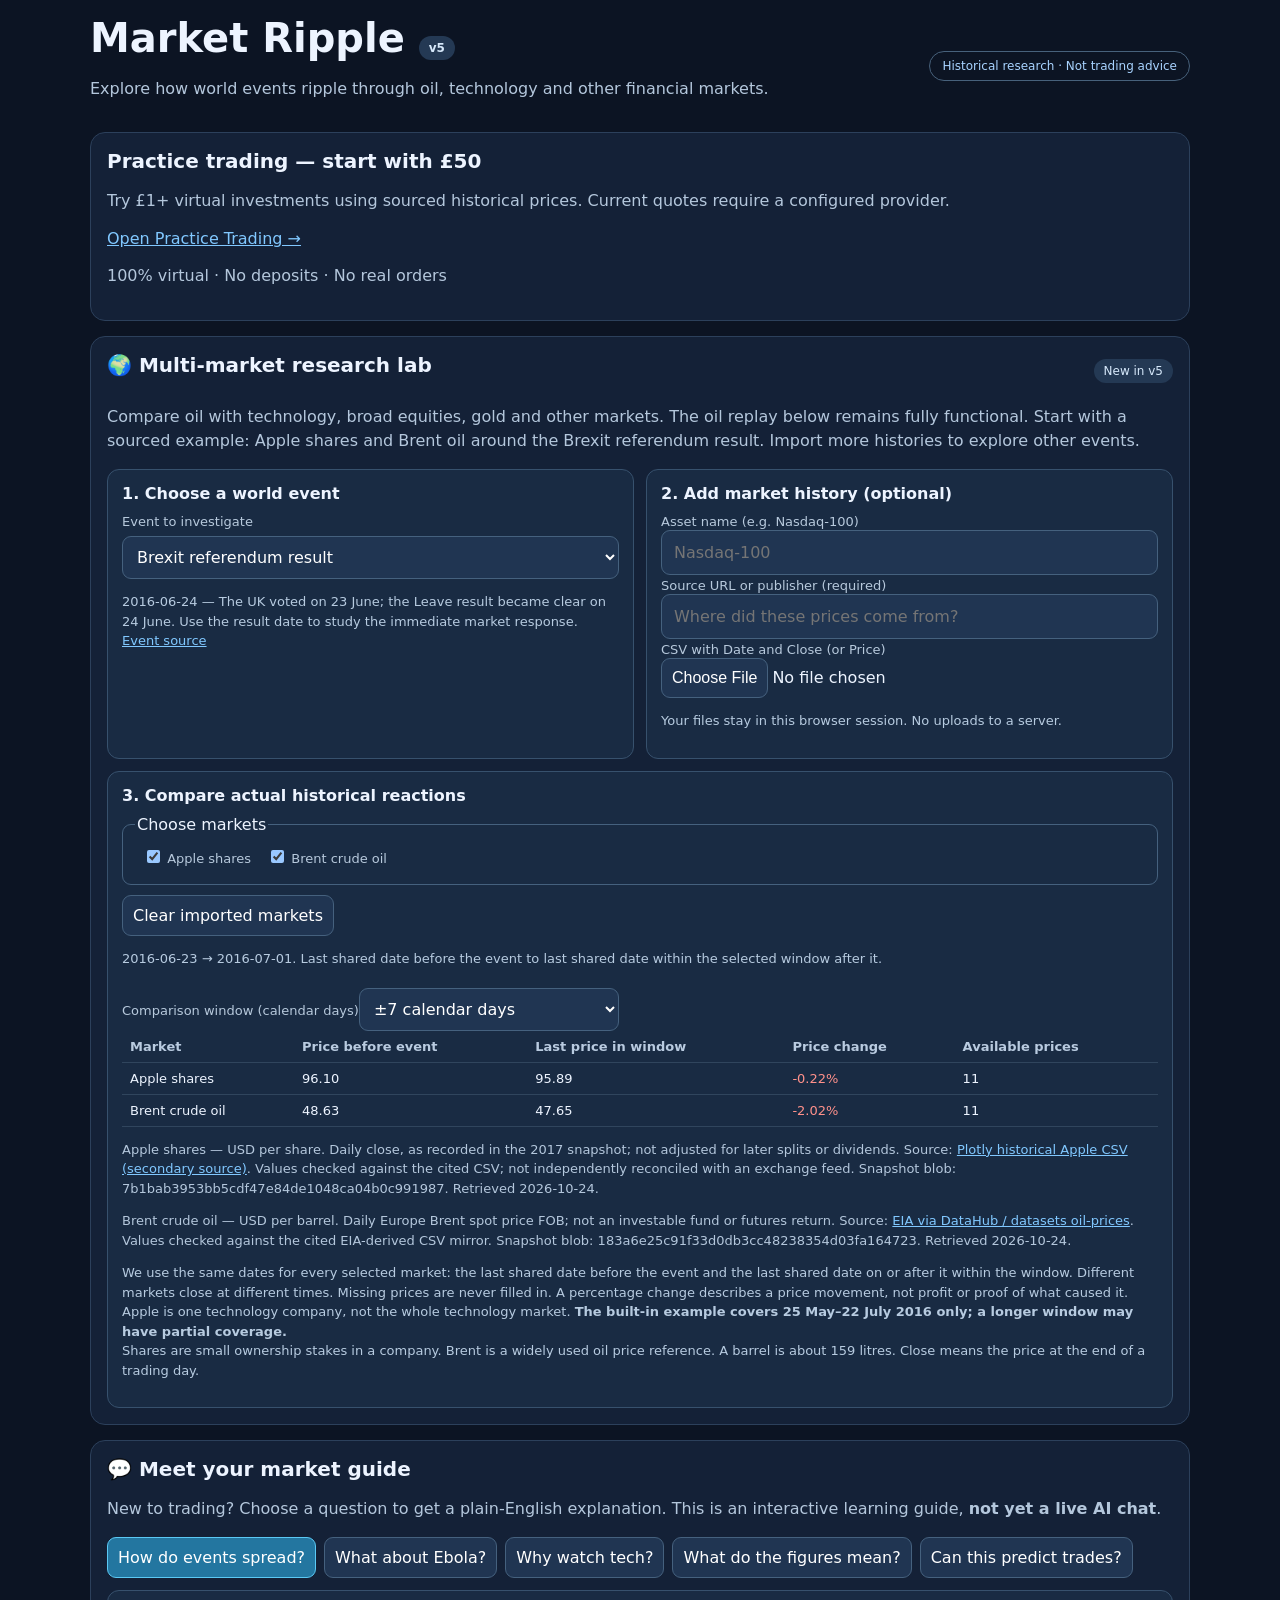
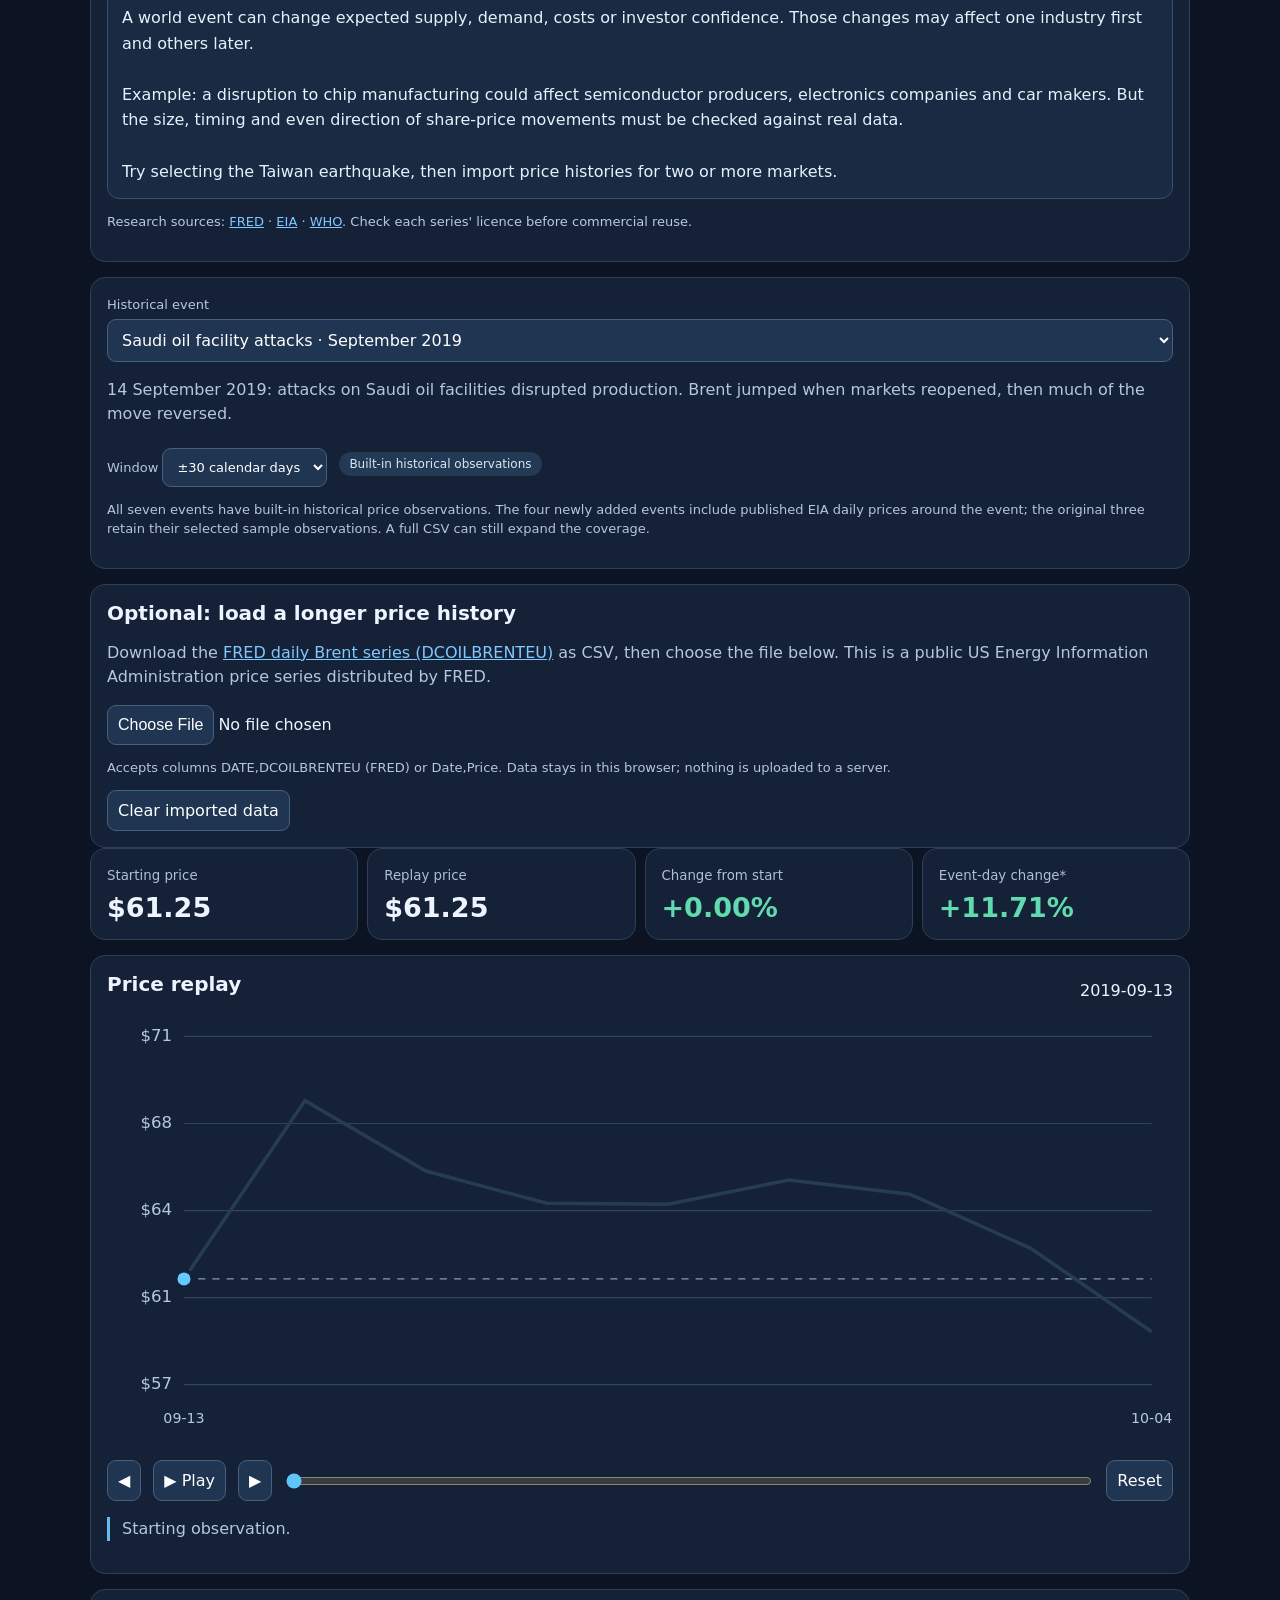
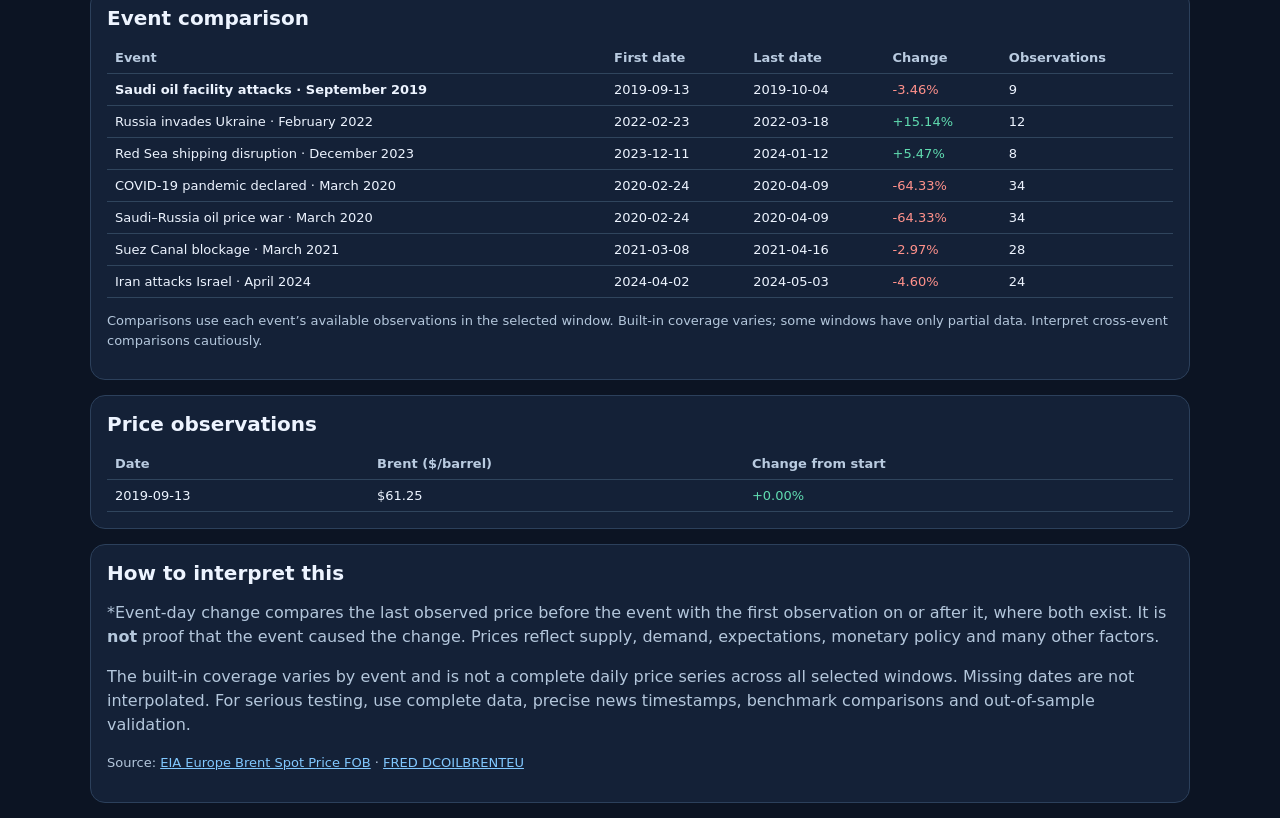
==== commit c2bcb92a: "Implement sourced beginner paper trading with historical FX and optional quote proxy" ====
--- a/index.html
+++ b/index.html
@@ -1,4 +1,4 @@
-<!doctype html><html lang="en"><head><meta charset="utf-8"><meta name="viewport" content="width=device-width,initial-scale=1"><title>Market Ripple v5 — Global Event Research</title><style>:root{font-family:system-ui,-apple-system,Segoe UI,sans-serif;color-scheme:dark;background:#0c1423;color:#edf4ff}*{box-sizing:border-box}body{margin:0;padding:15px}main{max-width:1100px;margin:auto}h1{margin:0;font-size:clamp(26px,4vw,40px)}h2{margin:0 0 12px;font-size:20px}p{color:#b4c7dc;line-height:1.5}.top,.controls{display:flex;align-items:center;justify-content:space-between;gap:12px;flex-wrap:wrap}.tag{border:1px solid #47617b;border-radius:30px;padding:7px 12px;color:#a8d3ff;font-size:12px}.panel,.stat{background:#142137;border:1px solid #2c405b;border-radius:15px;padding:16px;margin-top:15px}select,button,input{font:inherit}select,button,input[type=file]::file-selector-button{background:#203552;color:#fff;border:1px solid #45617e;border-radius:9px;padding:10px}button{cursor:pointer}button:disabled{opacity:.4}select{width:100%;margin-top:6px}.cards{display:grid;grid-template-columns:repeat(4,1fr);gap:9px}.stat{margin-top:0}.stat small{color:#aebfd5}.stat strong{display:block;font-size:clamp(17px,3vw,27px);margin-top:8px}.up{color:#60dbb0}.down{color:#ff918b}svg{width:100%;height:auto;display:block}#graph{touch-action:pan-y}.controls{justify-content:flex-start;margin-top:14px}input[type=range]{flex:1;min-width:130px;accent-color:#60c6fa}table{border-collapse:collapse;width:100%;font-size:13px}td,th{padding:8px;border-bottom:1px solid #30455d;text-align:left}th{color:#b9cbe0}a{color:#81c8ff}.hint{font-size:13px}.note{border-left:3px solid #66baf0;padding-left:12px}label{color:#b7c9dc;font-size:13px}.scroll{overflow-x:auto}.pill{display:inline-block;border-radius:20px;background:#243954;padding:5px 10px;font-size:12px;color:#d6e8fa}@media(max-width:600px){.cards{grid-template-columns:repeat(2,1fr)}.stat{padding:11px}.panel{padding:12px}body{padding:11px}table{font-size:12px}}</style><style>.mr-grid{display:grid;grid-template-columns:repeat(2,minmax(0,1fr));gap:12px}.mr-box{background:#192b43;border:1px solid #37516d;border-radius:12px;padding:14px}.mr-box h3{margin:0 0 8px;font-size:16px}.mr-small{font-size:13px;color:#b7cbe0}.mr-tabs{display:flex;gap:8px;flex-wrap:wrap}.mr-tabs button[aria-pressed=true]{background:#2376a0;border-color:#5bc9f4}.mr-input{width:100%;padding:12px;background:#203552;color:white;border:1px solid #45617e;border-radius:9px}.mr-answer{white-space:pre-line;line-height:1.6;color:#e5f1fc}.mr-highlight{color:#79d6ff}.mr-table{width:100%}@media(max-width:650px){.mr-grid{grid-template-columns:1fr}}</style><style>#mr-sources{overflow-wrap:anywhere}#mr-markets{border:1px solid #45617e;border-radius:9px;margin:10px 0;min-width:0}#mr-markets label{display:inline-block;padding:8px}#mr-status{overflow-wrap:anywhere}</style></head><body><main><div class="top"><div><h1>Market Ripple <span class="pill">v5</span></h1><p>Explore how world events ripple through oil, technology and other financial markets.</p></div><span class="tag">Historical research · Not trading advice</span></div><section class="panel" id="practice-trading"><h2>💷 Practice trading — start with £50</h2><p>Curious about investing? Try a pretend portfolio with a budget that suits you. Practise with small amounts, record your reasoning, and learn without risking real money. This early prototype uses prices you enter yourself; it does not fetch live quotes.</p><a href="./paper.html" style="display:inline-block;background:#2376a0;color:white;padding:12px 18px;border-radius:9px;font-weight:700;text-decoration:none">Open Practice Trading →</a><p class="hint">100% virtual · No bank account · No real orders</p></section><section class="panel" id="market-research"><div class="top"><h2>🌍 Multi-market research lab</h2><span class="pill">New in v5</span></div><p>Compare oil with technology, broad equities, gold and other markets. The oil replay below remains fully functional. Start with a sourced example: Apple shares and Brent oil around the Brexit referendum result. Import more histories to explore other events.</p><div class="mr-grid"><div class="mr-box"><h3>1. Choose a world event</h3><label for="mr-event">Event to investigate</label><select id="mr-event"></select><p id="mr-event-info" class="mr-small"></p></div><div class="mr-box"><h3>2. Add market history (optional)</h3><label for="mr-asset">Asset name (e.g. Nasdaq-100)</label><input id="mr-asset" class="mr-input" placeholder="Nasdaq-100" maxlength="60"><label for="mr-source">Source URL or publisher (required)</label><input id="mr-source" class="mr-input" maxlength="300" placeholder="Where did these prices come from?"><label for="mr-file">CSV with Date and Close (or Price)</label><input id="mr-file" type="file" accept=".csv,text/csv"><p class="mr-small" id="mr-status">Your files stay in this browser session. No uploads to a server.</p></div></div><div class="mr-box" style="margin-top:12px"><h3>3. Compare actual historical reactions</h3><fieldset id="mr-markets"><legend>Choose markets</legend></fieldset><button id="mr-clear" type="button">Clear imported markets</button><p id="mr-method" class="mr-small" aria-live="polite"></p><label for="mr-window">Comparison window (calendar days)</label><select id="mr-window" style="max-width:260px"><option value="7">±7 calendar days</option><option value="30" selected>±30 calendar days</option><option value="90">±90 calendar days</option></select><div class="scroll"><table class="mr-table"><thead><tr><th>Market</th><th>Price before event</th><th>Last price in window</th><th>Price change</th><th>Available prices</th></tr></thead><tbody id="mr-results"></tbody></table></div><div id="mr-sources" class="mr-small"></div><p class="mr-small">We use the same dates for every selected market: the last shared date before the event and the last shared date on or after it within the window. Different markets close at different times. Missing prices are never filled in. A percentage change describes a price movement, not profit or proof of what caused it. Apple is one technology company, not the whole technology market. <strong>The built-in example covers 25 May–22 July 2016 only; a longer window may have partial coverage.</strong><br>Shares are small ownership stakes in a company. Brent is a widely used oil price reference. A barrel is about 159 litres. Close means the price at the end of a trading day.</p></div></section><section class="panel" id="market-guide"><h2>💬 Meet your market guide</h2><p>New to trading? Choose a question to get a plain-English explanation. This is an interactive learning guide, <strong>not yet a live AI chat</strong>.</p><div class="mr-tabs" id="mr-prompts"><button data-q="ripple" aria-pressed="true">How do events spread?</button><button data-q="ebola" aria-pressed="false">What about Ebola?</button><button data-q="tech" aria-pressed="false">Why watch tech?</button><button data-q="returns" aria-pressed="false">What do the figures mean?</button><button data-q="risk" aria-pressed="false">Can this predict trades?</button></div><div class="mr-box" style="margin-top:12px"><div id="mr-answer" class="mr-answer" aria-live="polite"></div></div><p class="mr-small">Research sources: <a href="https://fred.stlouisfed.org/" target="_blank" rel="noopener">FRED</a> · <a href="https://www.eia.gov/" target="_blank" rel="noopener">EIA</a> · <a href="https://www.who.int/emergencies" target="_blank" rel="noopener">WHO</a>. Check each series' licence before commercial reuse.</p></section><div class="panel"><label for="event">Historical event</label><select id="event"></select><p id="context"></p><div class="controls"><label>Window <select id="window" style="width:auto"><option value="7">±7 calendar days</option><option value="14">±14 calendar days</option><option value="30" selected>±30 calendar days</option><option value="60">±60 calendar days</option><option value="90">±90 calendar days</option></select></label><span id="source" class="pill"></span></div><p class="hint">All seven events have built-in historical price observations. The four newly added events include published EIA daily prices around the event; the original three retain their selected sample observations. A full CSV can still expand the coverage.</p></div><div class="panel"><h2>Optional: load a longer price history</h2><p>Download the <a href="https://fred.stlouisfed.org/series/DCOILBRENTEU" target="_blank" rel="noopener">FRED daily Brent series (DCOILBRENTEU)</a> as CSV, then choose the file below. This is a public US Energy Information Administration price series distributed by FRED.</p><input id="csv" type="file" accept=".csv,text/csv"/><p id="uploadStatus" class="hint">Accepts columns DATE,DCOILBRENTEU (FRED) or Date,Price. Data stays in this browser; nothing is uploaded to a server.</p><button id="clear" type="button">Clear imported data</button></div><div class="cards"><div class="stat"><small>Starting price</small><strong id="start">—</strong></div><div class="stat"><small>Replay price</small><strong id="current">—</strong></div><div class="stat"><small>Change from start</small><strong id="change">—</strong></div><div class="stat"><small>Event-day change*</small><strong id="eventMove">—</strong></div></div><div class="panel"><div class="top"><h2>Price replay</h2><span id="timeline"></span></div><svg id="graph" viewBox="0 0 900 370" role="img" aria-label="Brent crude price chart"></svg><div class="controls"><button id="back">◀</button><button id="play">▶ Play</button><button id="next">▶</button><input id="slider" type="range" min="0" value="0" aria-label="Replay position"/><button id="reset">Reset</button></div><p id="interpretation" class="note"></p></div><div class="panel"><h2>Event comparison</h2><div class="scroll"><table><thead><tr><th>Event</th><th>First date</th><th>Last date</th><th>Change</th><th>Observations</th></tr></thead><tbody id="compare"></tbody></table></div><p class="hint">Comparisons use each event’s available observations in the selected window. Built-in coverage varies; some windows have only partial data. Interpret cross-event comparisons cautiously.</p></div><div class="panel"><h2>Price observations</h2><div class="scroll"><table><thead><tr><th>Date</th><th>Brent ($/barrel)</th><th>Change from start</th></tr></thead><tbody id="rows"></tbody></table></div></div><div class="panel"><h2>How to interpret this</h2><p>*Event-day change compares the last observed price before the event with the first observation on or after it, where both exist. It is <b>not</b> proof that the event caused the change. Prices reflect supply, demand, expectations, monetary policy and many other factors.</p><p>The built-in coverage varies by event and is not a complete daily price series across all selected windows. Missing dates are not interpolated. For serious testing, use complete data, precise news timestamps, benchmark comparisons and out-of-sample validation.</p><p class="hint">Source: <a href="https://www.eia.gov/dnav/pet/hist/RBRTED.htm" target="_blank" rel="noopener">EIA Europe Brent Spot Price FOB</a> · <a href="https://fred.stlouisfed.org/series/DCOILBRENTEU" target="_blank" rel="noopener">FRED DCOILBRENTEU</a></p></div></main><script>
+<!doctype html><html lang="en"><head><meta charset="utf-8"><meta name="viewport" content="width=device-width,initial-scale=1"><title>Market Ripple v5 — Global Event Research</title><style>:root{font-family:system-ui,-apple-system,Segoe UI,sans-serif;color-scheme:dark;background:#0c1423;color:#edf4ff}*{box-sizing:border-box}body{margin:0;padding:15px}main{max-width:1100px;margin:auto}h1{margin:0;font-size:clamp(26px,4vw,40px)}h2{margin:0 0 12px;font-size:20px}p{color:#b4c7dc;line-height:1.5}.top,.controls{display:flex;align-items:center;justify-content:space-between;gap:12px;flex-wrap:wrap}.tag{border:1px solid #47617b;border-radius:30px;padding:7px 12px;color:#a8d3ff;font-size:12px}.panel,.stat{background:#142137;border:1px solid #2c405b;border-radius:15px;padding:16px;margin-top:15px}select,button,input{font:inherit}select,button,input[type=file]::file-selector-button{background:#203552;color:#fff;border:1px solid #45617e;border-radius:9px;padding:10px}button{cursor:pointer}button:disabled{opacity:.4}select{width:100%;margin-top:6px}.cards{display:grid;grid-template-columns:repeat(4,1fr);gap:9px}.stat{margin-top:0}.stat small{color:#aebfd5}.stat strong{display:block;font-size:clamp(17px,3vw,27px);margin-top:8px}.up{color:#60dbb0}.down{color:#ff918b}svg{width:100%;height:auto;display:block}#graph{touch-action:pan-y}.controls{justify-content:flex-start;margin-top:14px}input[type=range]{flex:1;min-width:130px;accent-color:#60c6fa}table{border-collapse:collapse;width:100%;font-size:13px}td,th{padding:8px;border-bottom:1px solid #30455d;text-align:left}th{color:#b9cbe0}a{color:#81c8ff}.hint{font-size:13px}.note{border-left:3px solid #66baf0;padding-left:12px}label{color:#b7c9dc;font-size:13px}.scroll{overflow-x:auto}.pill{display:inline-block;border-radius:20px;background:#243954;padding:5px 10px;font-size:12px;color:#d6e8fa}@media(max-width:600px){.cards{grid-template-columns:repeat(2,1fr)}.stat{padding:11px}.panel{padding:12px}body{padding:11px}table{font-size:12px}}</style><style>.mr-grid{display:grid;grid-template-columns:repeat(2,minmax(0,1fr));gap:12px}.mr-box{background:#192b43;border:1px solid #37516d;border-radius:12px;padding:14px}.mr-box h3{margin:0 0 8px;font-size:16px}.mr-small{font-size:13px;color:#b7cbe0}.mr-tabs{display:flex;gap:8px;flex-wrap:wrap}.mr-tabs button[aria-pressed=true]{background:#2376a0;border-color:#5bc9f4}.mr-input{width:100%;padding:12px;background:#203552;color:white;border:1px solid #45617e;border-radius:9px}.mr-answer{white-space:pre-line;line-height:1.6;color:#e5f1fc}.mr-highlight{color:#79d6ff}.mr-table{width:100%}@media(max-width:650px){.mr-grid{grid-template-columns:1fr}}</style><style>#mr-sources{overflow-wrap:anywhere}#mr-markets{border:1px solid #45617e;border-radius:9px;margin:10px 0;min-width:0}#mr-markets label{display:inline-block;padding:8px}#mr-status{overflow-wrap:anywhere}</style></head><body><main><div class="top"><div><h1>Market Ripple <span class="pill">v5</span></h1><p>Explore how world events ripple through oil, technology and other financial markets.</p></div><span class="tag">Historical research · Not trading advice</span></div><section class="panel" id="practice-trading"><h2>Practice trading — start with £50</h2><p>Try £1+ virtual investments using sourced historical prices. Current quotes require a configured provider.</p><a href="./paper.html">Open Practice Trading →</a><p>100% virtual · No deposits · No real orders</p></section><section class="panel" id="market-research"><div class="top"><h2>🌍 Multi-market research lab</h2><span class="pill">New in v5</span></div><p>Compare oil with technology, broad equities, gold and other markets. The oil replay below remains fully functional. Start with a sourced example: Apple shares and Brent oil around the Brexit referendum result. Import more histories to explore other events.</p><div class="mr-grid"><div class="mr-box"><h3>1. Choose a world event</h3><label for="mr-event">Event to investigate</label><select id="mr-event"></select><p id="mr-event-info" class="mr-small"></p></div><div class="mr-box"><h3>2. Add market history (optional)</h3><label for="mr-asset">Asset name (e.g. Nasdaq-100)</label><input id="mr-asset" class="mr-input" placeholder="Nasdaq-100" maxlength="60"><label for="mr-source">Source URL or publisher (required)</label><input id="mr-source" class="mr-input" maxlength="300" placeholder="Where did these prices come from?"><label for="mr-file">CSV with Date and Close (or Price)</label><input id="mr-file" type="file" accept=".csv,text/csv"><p class="mr-small" id="mr-status">Your files stay in this browser session. No uploads to a server.</p></div></div><div class="mr-box" style="margin-top:12px"><h3>3. Compare actual historical reactions</h3><fieldset id="mr-markets"><legend>Choose markets</legend></fieldset><button id="mr-clear" type="button">Clear imported markets</button><p id="mr-method" class="mr-small" aria-live="polite"></p><label for="mr-window">Comparison window (calendar days)</label><select id="mr-window" style="max-width:260px"><option value="7">±7 calendar days</option><option value="30" selected>±30 calendar days</option><option value="90">±90 calendar days</option></select><div class="scroll"><table class="mr-table"><thead><tr><th>Market</th><th>Price before event</th><th>Last price in window</th><th>Price change</th><th>Available prices</th></tr></thead><tbody id="mr-results"></tbody></table></div><div id="mr-sources" class="mr-small"></div><p class="mr-small">We use the same dates for every selected market: the last shared date before the event and the last shared date on or after it within the window. Different markets close at different times. Missing prices are never filled in. A percentage change describes a price movement, not profit or proof of what caused it. Apple is one technology company, not the whole technology market. <strong>The built-in example covers 25 May–22 July 2016 only; a longer window may have partial coverage.</strong><br>Shares are small ownership stakes in a company. Brent is a widely used oil price reference. A barrel is about 159 litres. Close means the price at the end of a trading day.</p></div></section><section class="panel" id="market-guide"><h2>💬 Meet your market guide</h2><p>New to trading? Choose a question to get a plain-English explanation. This is an interactive learning guide, <strong>not yet a live AI chat</strong>.</p><div class="mr-tabs" id="mr-prompts"><button data-q="ripple" aria-pressed="true">How do events spread?</button><button data-q="ebola" aria-pressed="false">What about Ebola?</button><button data-q="tech" aria-pressed="false">Why watch tech?</button><button data-q="returns" aria-pressed="false">What do the figures mean?</button><button data-q="risk" aria-pressed="false">Can this predict trades?</button></div><div class="mr-box" style="margin-top:12px"><div id="mr-answer" class="mr-answer" aria-live="polite"></div></div><p class="mr-small">Research sources: <a href="https://fred.stlouisfed.org/" target="_blank" rel="noopener">FRED</a> · <a href="https://www.eia.gov/" target="_blank" rel="noopener">EIA</a> · <a href="https://www.who.int/emergencies" target="_blank" rel="noopener">WHO</a>. Check each series' licence before commercial reuse.</p></section><div class="panel"><label for="event">Historical event</label><select id="event"></select><p id="context"></p><div class="controls"><label>Window <select id="window" style="width:auto"><option value="7">±7 calendar days</option><option value="14">±14 calendar days</option><option value="30" selected>±30 calendar days</option><option value="60">±60 calendar days</option><option value="90">±90 calendar days</option></select></label><span id="source" class="pill"></span></div><p class="hint">All seven events have built-in historical price observations. The four newly added events include published EIA daily prices around the event; the original three retain their selected sample observations. A full CSV can still expand the coverage.</p></div><div class="panel"><h2>Optional: load a longer price history</h2><p>Download the <a href="https://fred.stlouisfed.org/series/DCOILBRENTEU" target="_blank" rel="noopener">FRED daily Brent series (DCOILBRENTEU)</a> as CSV, then choose the file below. This is a public US Energy Information Administration price series distributed by FRED.</p><input id="csv" type="file" accept=".csv,text/csv"/><p id="uploadStatus" class="hint">Accepts columns DATE,DCOILBRENTEU (FRED) or Date,Price. Data stays in this browser; nothing is uploaded to a server.</p><button id="clear" type="button">Clear imported data</button></div><div class="cards"><div class="stat"><small>Starting price</small><strong id="start">—</strong></div><div class="stat"><small>Replay price</small><strong id="current">—</strong></div><div class="stat"><small>Change from start</small><strong id="change">—</strong></div><div class="stat"><small>Event-day change*</small><strong id="eventMove">—</strong></div></div><div class="panel"><div class="top"><h2>Price replay</h2><span id="timeline"></span></div><svg id="graph" viewBox="0 0 900 370" role="img" aria-label="Brent crude price chart"></svg><div class="controls"><button id="back">◀</button><button id="play">▶ Play</button><button id="next">▶</button><input id="slider" type="range" min="0" value="0" aria-label="Replay position"/><button id="reset">Reset</button></div><p id="interpretation" class="note"></p></div><div class="panel"><h2>Event comparison</h2><div class="scroll"><table><thead><tr><th>Event</th><th>First date</th><th>Last date</th><th>Change</th><th>Observations</th></tr></thead><tbody id="compare"></tbody></table></div><p class="hint">Comparisons use each event’s available observations in the selected window. Built-in coverage varies; some windows have only partial data. Interpret cross-event comparisons cautiously.</p></div><div class="panel"><h2>Price observations</h2><div class="scroll"><table><thead><tr><th>Date</th><th>Brent ($/barrel)</th><th>Change from start</th></tr></thead><tbody id="rows"></tbody></table></div></div><div class="panel"><h2>How to interpret this</h2><p>*Event-day change compares the last observed price before the event with the first observation on or after it, where both exist. It is <b>not</b> proof that the event caused the change. Prices reflect supply, demand, expectations, monetary policy and many other factors.</p><p>The built-in coverage varies by event and is not a complete daily price series across all selected windows. Missing dates are not interpolated. For serious testing, use complete data, precise news timestamps, benchmark comparisons and out-of-sample validation.</p><p class="hint">Source: <a href="https://www.eia.gov/dnav/pet/hist/RBRTED.htm" target="_blank" rel="noopener">EIA Europe Brent Spot Price FOB</a> · <a href="https://fred.stlouisfed.org/series/DCOILBRENTEU" target="_blank" rel="noopener">FRED DCOILBRENTEU</a></p></div></main><script>
 const events=[
 {name:'Saudi oil facility attacks · September 2019',date:'2019-09-14',context:'14 September 2019: attacks on Saudi oil facilities disrupted production. Brent jumped when markets reopened, then much of the move reversed.',data:[['2019-09-13',61.25],['2019-09-16',68.42],['2019-09-17',65.59],['2019-09-18',64.29],['2019-09-19',64.25],['2019-09-20',65.23],['2019-09-23',64.66],['2019-09-27',62.48],['2019-10-04',59.13]]},
 {name:'Russia invades Ukraine · February 2022',date:'2022-02-24',context:'24 February 2022: Russia launched its full-scale invasion of Ukraine. Oil was already rising before the invasion and remained highly volatile.',data:[['2022-02-23',99.29],['2022-02-24',101.29],['2022-02-25',98.56],['2022-02-28',103.08],['2022-03-01',110.93],['2022-03-02',118.94],['2022-03-04',123.86],['2022-03-07',129.02],['2022-03-08',133.18],['2022-03-09',116.58],['2022-03-11',118.11],['2022-03-18',114.32]]},
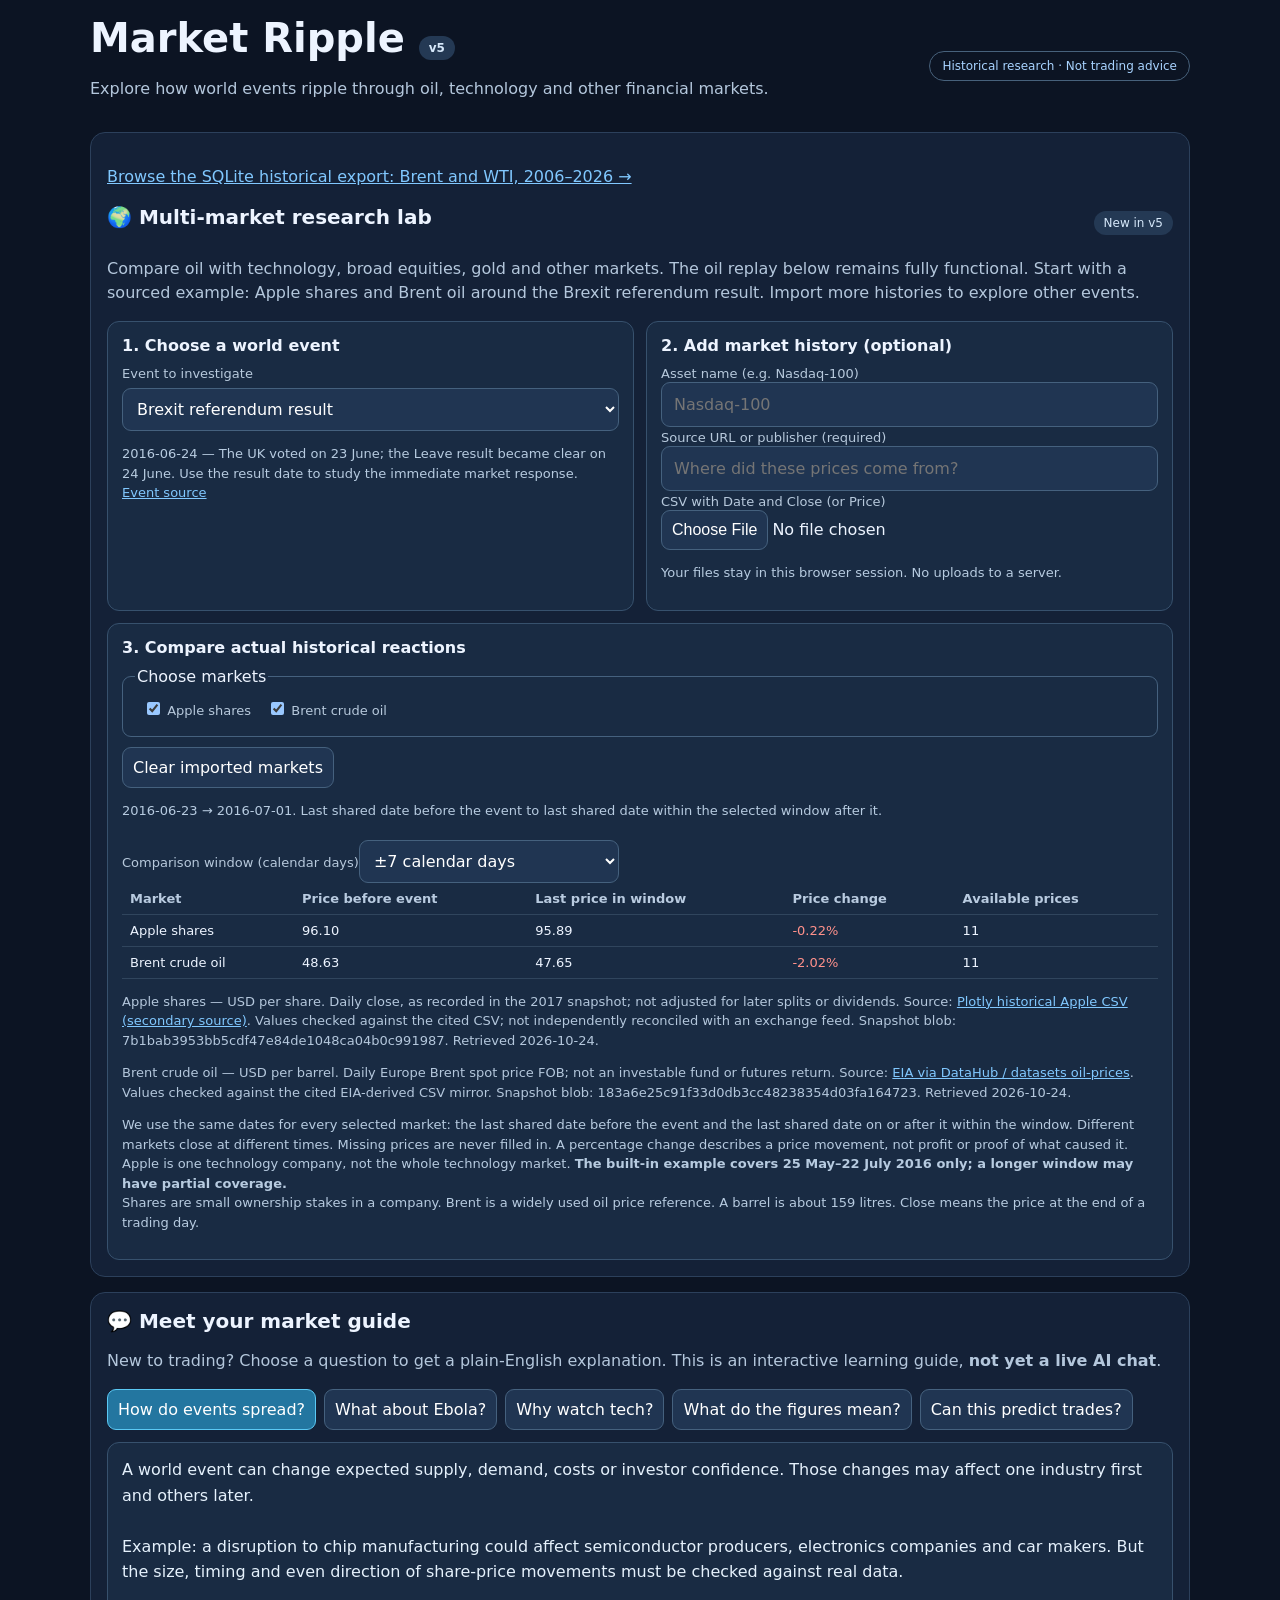
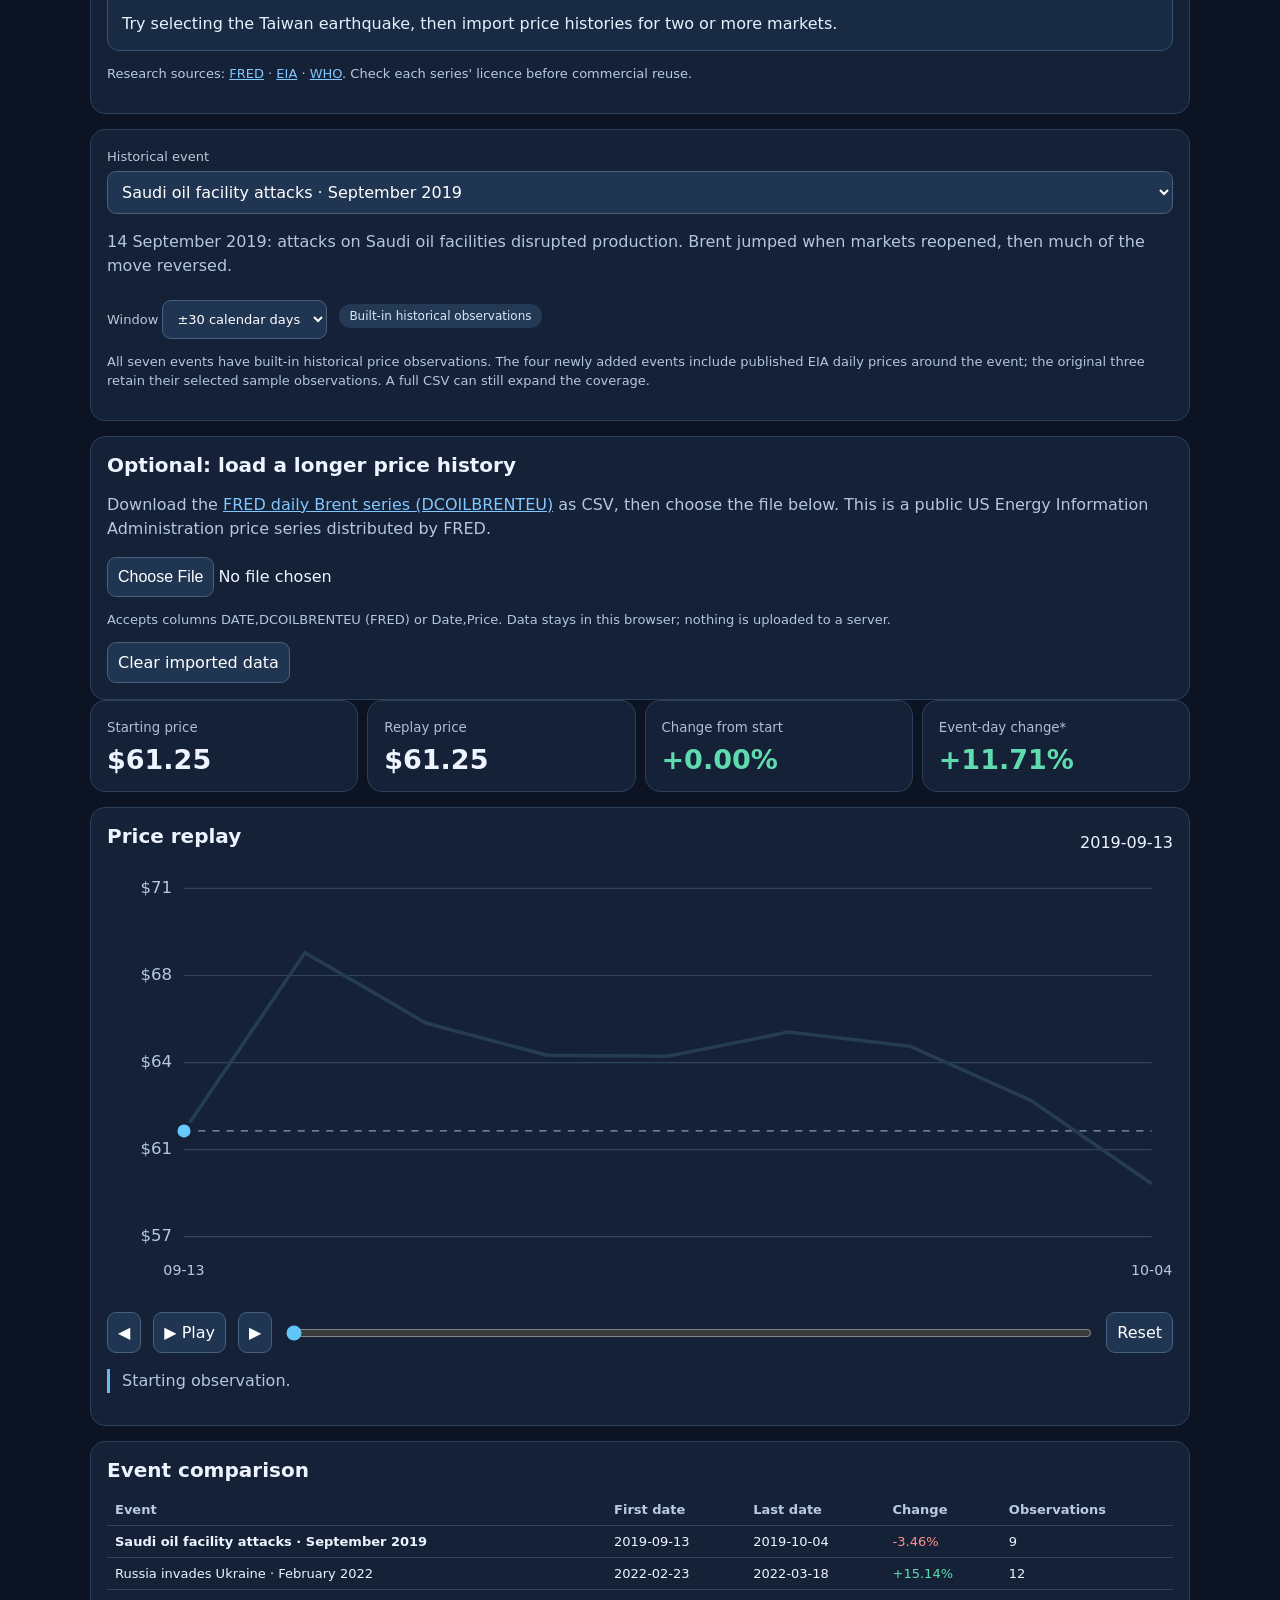
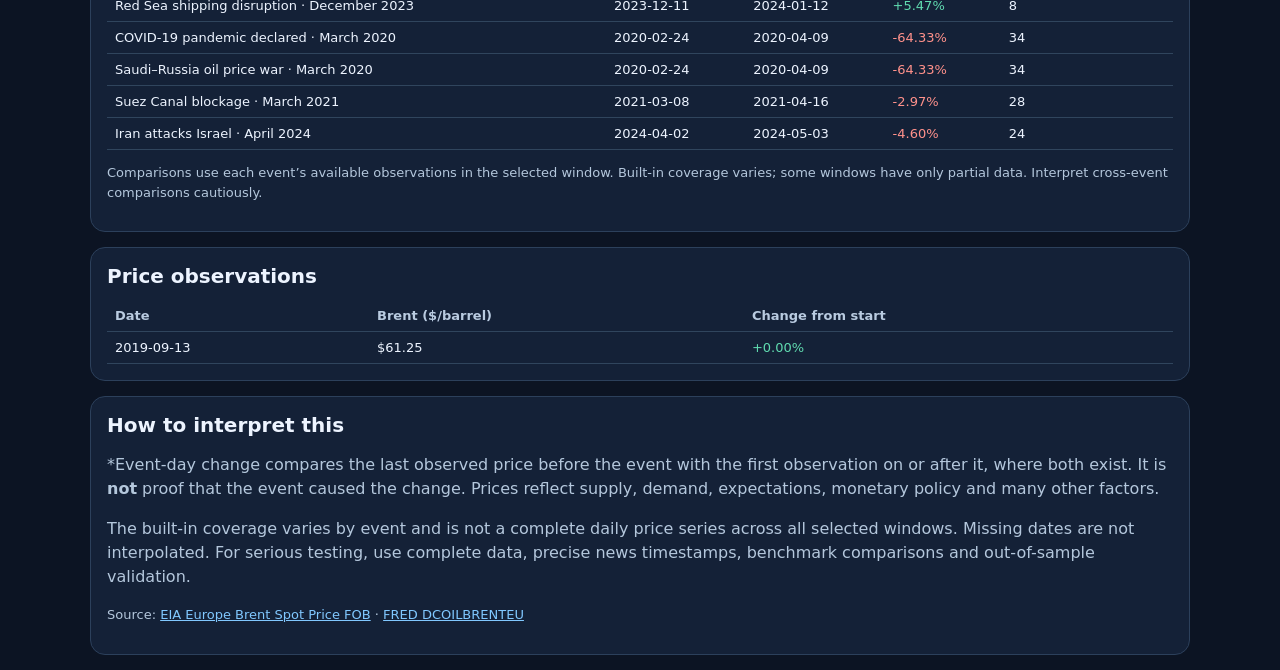
==== commit cfc0d53a: "DAT-3: Add reproducible SQLite Brent and WTI ingestion" ====
--- a/index.html
+++ b/index.html
@@ -1,4 +1,4 @@
-<!doctype html><html lang="en"><head><meta charset="utf-8"><meta name="viewport" content="width=device-width,initial-scale=1"><title>Market Ripple v5 — Global Event Research</title><style>:root{font-family:system-ui,-apple-system,Segoe UI,sans-serif;color-scheme:dark;background:#0c1423;color:#edf4ff}*{box-sizing:border-box}body{margin:0;padding:15px}main{max-width:1100px;margin:auto}h1{margin:0;font-size:clamp(26px,4vw,40px)}h2{margin:0 0 12px;font-size:20px}p{color:#b4c7dc;line-height:1.5}.top,.controls{display:flex;align-items:center;justify-content:space-between;gap:12px;flex-wrap:wrap}.tag{border:1px solid #47617b;border-radius:30px;padding:7px 12px;color:#a8d3ff;font-size:12px}.panel,.stat{background:#142137;border:1px solid #2c405b;border-radius:15px;padding:16px;margin-top:15px}select,button,input{font:inherit}select,button,input[type=file]::file-selector-button{background:#203552;color:#fff;border:1px solid #45617e;border-radius:9px;padding:10px}button{cursor:pointer}button:disabled{opacity:.4}select{width:100%;margin-top:6px}.cards{display:grid;grid-template-columns:repeat(4,1fr);gap:9px}.stat{margin-top:0}.stat small{color:#aebfd5}.stat strong{display:block;font-size:clamp(17px,3vw,27px);margin-top:8px}.up{color:#60dbb0}.down{color:#ff918b}svg{width:100%;height:auto;display:block}#graph{touch-action:pan-y}.controls{justify-content:flex-start;margin-top:14px}input[type=range]{flex:1;min-width:130px;accent-color:#60c6fa}table{border-collapse:collapse;width:100%;font-size:13px}td,th{padding:8px;border-bottom:1px solid #30455d;text-align:left}th{color:#b9cbe0}a{color:#81c8ff}.hint{font-size:13px}.note{border-left:3px solid #66baf0;padding-left:12px}label{color:#b7c9dc;font-size:13px}.scroll{overflow-x:auto}.pill{display:inline-block;border-radius:20px;background:#243954;padding:5px 10px;font-size:12px;color:#d6e8fa}@media(max-width:600px){.cards{grid-template-columns:repeat(2,1fr)}.stat{padding:11px}.panel{padding:12px}body{padding:11px}table{font-size:12px}}</style><style>.mr-grid{display:grid;grid-template-columns:repeat(2,minmax(0,1fr));gap:12px}.mr-box{background:#192b43;border:1px solid #37516d;border-radius:12px;padding:14px}.mr-box h3{margin:0 0 8px;font-size:16px}.mr-small{font-size:13px;color:#b7cbe0}.mr-tabs{display:flex;gap:8px;flex-wrap:wrap}.mr-tabs button[aria-pressed=true]{background:#2376a0;border-color:#5bc9f4}.mr-input{width:100%;padding:12px;background:#203552;color:white;border:1px solid #45617e;border-radius:9px}.mr-answer{white-space:pre-line;line-height:1.6;color:#e5f1fc}.mr-highlight{color:#79d6ff}.mr-table{width:100%}@media(max-width:650px){.mr-grid{grid-template-columns:1fr}}</style><style>#mr-sources{overflow-wrap:anywhere}#mr-markets{border:1px solid #45617e;border-radius:9px;margin:10px 0;min-width:0}#mr-markets label{display:inline-block;padding:8px}#mr-status{overflow-wrap:anywhere}</style></head><body><main><div class="top"><div><h1>Market Ripple <span class="pill">v5</span></h1><p>Explore how world events ripple through oil, technology and other financial markets.</p></div><span class="tag">Historical research · Not trading advice</span></div><section class="panel" id="practice-trading"><h2>Practice trading — start with £50</h2><p>Try £1+ virtual investments using sourced historical prices. Current quotes require a configured provider.</p><a href="./paper.html">Open Practice Trading →</a><p>100% virtual · No deposits · No real orders</p></section><section class="panel" id="market-research"><div class="top"><h2>🌍 Multi-market research lab</h2><span class="pill">New in v5</span></div><p>Compare oil with technology, broad equities, gold and other markets. The oil replay below remains fully functional. Start with a sourced example: Apple shares and Brent oil around the Brexit referendum result. Import more histories to explore other events.</p><div class="mr-grid"><div class="mr-box"><h3>1. Choose a world event</h3><label for="mr-event">Event to investigate</label><select id="mr-event"></select><p id="mr-event-info" class="mr-small"></p></div><div class="mr-box"><h3>2. Add market history (optional)</h3><label for="mr-asset">Asset name (e.g. Nasdaq-100)</label><input id="mr-asset" class="mr-input" placeholder="Nasdaq-100" maxlength="60"><label for="mr-source">Source URL or publisher (required)</label><input id="mr-source" class="mr-input" maxlength="300" placeholder="Where did these prices come from?"><label for="mr-file">CSV with Date and Close (or Price)</label><input id="mr-file" type="file" accept=".csv,text/csv"><p class="mr-small" id="mr-status">Your files stay in this browser session. No uploads to a server.</p></div></div><div class="mr-box" style="margin-top:12px"><h3>3. Compare actual historical reactions</h3><fieldset id="mr-markets"><legend>Choose markets</legend></fieldset><button id="mr-clear" type="button">Clear imported markets</button><p id="mr-method" class="mr-small" aria-live="polite"></p><label for="mr-window">Comparison window (calendar days)</label><select id="mr-window" style="max-width:260px"><option value="7">±7 calendar days</option><option value="30" selected>±30 calendar days</option><option value="90">±90 calendar days</option></select><div class="scroll"><table class="mr-table"><thead><tr><th>Market</th><th>Price before event</th><th>Last price in window</th><th>Price change</th><th>Available prices</th></tr></thead><tbody id="mr-results"></tbody></table></div><div id="mr-sources" class="mr-small"></div><p class="mr-small">We use the same dates for every selected market: the last shared date before the event and the last shared date on or after it within the window. Different markets close at different times. Missing prices are never filled in. A percentage change describes a price movement, not profit or proof of what caused it. Apple is one technology company, not the whole technology market. <strong>The built-in example covers 25 May–22 July 2016 only; a longer window may have partial coverage.</strong><br>Shares are small ownership stakes in a company. Brent is a widely used oil price reference. A barrel is about 159 litres. Close means the price at the end of a trading day.</p></div></section><section class="panel" id="market-guide"><h2>💬 Meet your market guide</h2><p>New to trading? Choose a question to get a plain-English explanation. This is an interactive learning guide, <strong>not yet a live AI chat</strong>.</p><div class="mr-tabs" id="mr-prompts"><button data-q="ripple" aria-pressed="true">How do events spread?</button><button data-q="ebola" aria-pressed="false">What about Ebola?</button><button data-q="tech" aria-pressed="false">Why watch tech?</button><button data-q="returns" aria-pressed="false">What do the figures mean?</button><button data-q="risk" aria-pressed="false">Can this predict trades?</button></div><div class="mr-box" style="margin-top:12px"><div id="mr-answer" class="mr-answer" aria-live="polite"></div></div><p class="mr-small">Research sources: <a href="https://fred.stlouisfed.org/" target="_blank" rel="noopener">FRED</a> · <a href="https://www.eia.gov/" target="_blank" rel="noopener">EIA</a> · <a href="https://www.who.int/emergencies" target="_blank" rel="noopener">WHO</a>. Check each series' licence before commercial reuse.</p></section><div class="panel"><label for="event">Historical event</label><select id="event"></select><p id="context"></p><div class="controls"><label>Window <select id="window" style="width:auto"><option value="7">±7 calendar days</option><option value="14">±14 calendar days</option><option value="30" selected>±30 calendar days</option><option value="60">±60 calendar days</option><option value="90">±90 calendar days</option></select></label><span id="source" class="pill"></span></div><p class="hint">All seven events have built-in historical price observations. The four newly added events include published EIA daily prices around the event; the original three retain their selected sample observations. A full CSV can still expand the coverage.</p></div><div class="panel"><h2>Optional: load a longer price history</h2><p>Download the <a href="https://fred.stlouisfed.org/series/DCOILBRENTEU" target="_blank" rel="noopener">FRED daily Brent series (DCOILBRENTEU)</a> as CSV, then choose the file below. This is a public US Energy Information Administration price series distributed by FRED.</p><input id="csv" type="file" accept=".csv,text/csv"/><p id="uploadStatus" class="hint">Accepts columns DATE,DCOILBRENTEU (FRED) or Date,Price. Data stays in this browser; nothing is uploaded to a server.</p><button id="clear" type="button">Clear imported data</button></div><div class="cards"><div class="stat"><small>Starting price</small><strong id="start">—</strong></div><div class="stat"><small>Replay price</small><strong id="current">—</strong></div><div class="stat"><small>Change from start</small><strong id="change">—</strong></div><div class="stat"><small>Event-day change*</small><strong id="eventMove">—</strong></div></div><div class="panel"><div class="top"><h2>Price replay</h2><span id="timeline"></span></div><svg id="graph" viewBox="0 0 900 370" role="img" aria-label="Brent crude price chart"></svg><div class="controls"><button id="back">◀</button><button id="play">▶ Play</button><button id="next">▶</button><input id="slider" type="range" min="0" value="0" aria-label="Replay position"/><button id="reset">Reset</button></div><p id="interpretation" class="note"></p></div><div class="panel"><h2>Event comparison</h2><div class="scroll"><table><thead><tr><th>Event</th><th>First date</th><th>Last date</th><th>Change</th><th>Observations</th></tr></thead><tbody id="compare"></tbody></table></div><p class="hint">Comparisons use each event’s available observations in the selected window. Built-in coverage varies; some windows have only partial data. Interpret cross-event comparisons cautiously.</p></div><div class="panel"><h2>Price observations</h2><div class="scroll"><table><thead><tr><th>Date</th><th>Brent ($/barrel)</th><th>Change from start</th></tr></thead><tbody id="rows"></tbody></table></div></div><div class="panel"><h2>How to interpret this</h2><p>*Event-day change compares the last observed price before the event with the first observation on or after it, where both exist. It is <b>not</b> proof that the event caused the change. Prices reflect supply, demand, expectations, monetary policy and many other factors.</p><p>The built-in coverage varies by event and is not a complete daily price series across all selected windows. Missing dates are not interpolated. For serious testing, use complete data, precise news timestamps, benchmark comparisons and out-of-sample validation.</p><p class="hint">Source: <a href="https://www.eia.gov/dnav/pet/hist/RBRTED.htm" target="_blank" rel="noopener">EIA Europe Brent Spot Price FOB</a> · <a href="https://fred.stlouisfed.org/series/DCOILBRENTEU" target="_blank" rel="noopener">FRED DCOILBRENTEU</a></p></div></main><script>
+<!doctype html><html lang="en"><head><meta charset="utf-8"><meta name="viewport" content="width=device-width,initial-scale=1"><title>Market Ripple v5 — Global Event Research</title><style>:root{font-family:system-ui,-apple-system,Segoe UI,sans-serif;color-scheme:dark;background:#0c1423;color:#edf4ff}*{box-sizing:border-box}body{margin:0;padding:15px}main{max-width:1100px;margin:auto}h1{margin:0;font-size:clamp(26px,4vw,40px)}h2{margin:0 0 12px;font-size:20px}p{color:#b4c7dc;line-height:1.5}.top,.controls{display:flex;align-items:center;justify-content:space-between;gap:12px;flex-wrap:wrap}.tag{border:1px solid #47617b;border-radius:30px;padding:7px 12px;color:#a8d3ff;font-size:12px}.panel,.stat{background:#142137;border:1px solid #2c405b;border-radius:15px;padding:16px;margin-top:15px}select,button,input{font:inherit}select,button,input[type=file]::file-selector-button{background:#203552;color:#fff;border:1px solid #45617e;border-radius:9px;padding:10px}button{cursor:pointer}button:disabled{opacity:.4}select{width:100%;margin-top:6px}.cards{display:grid;grid-template-columns:repeat(4,1fr);gap:9px}.stat{margin-top:0}.stat small{color:#aebfd5}.stat strong{display:block;font-size:clamp(17px,3vw,27px);margin-top:8px}.up{color:#60dbb0}.down{color:#ff918b}svg{width:100%;height:auto;display:block}#graph{touch-action:pan-y}.controls{justify-content:flex-start;margin-top:14px}input[type=range]{flex:1;min-width:130px;accent-color:#60c6fa}table{border-collapse:collapse;width:100%;font-size:13px}td,th{padding:8px;border-bottom:1px solid #30455d;text-align:left}th{color:#b9cbe0}a{color:#81c8ff}.hint{font-size:13px}.note{border-left:3px solid #66baf0;padding-left:12px}label{color:#b7c9dc;font-size:13px}.scroll{overflow-x:auto}.pill{display:inline-block;border-radius:20px;background:#243954;padding:5px 10px;font-size:12px;color:#d6e8fa}@media(max-width:600px){.cards{grid-template-columns:repeat(2,1fr)}.stat{padding:11px}.panel{padding:12px}body{padding:11px}table{font-size:12px}}</style><style>.mr-grid{display:grid;grid-template-columns:repeat(2,minmax(0,1fr));gap:12px}.mr-box{background:#192b43;border:1px solid #37516d;border-radius:12px;padding:14px}.mr-box h3{margin:0 0 8px;font-size:16px}.mr-small{font-size:13px;color:#b7cbe0}.mr-tabs{display:flex;gap:8px;flex-wrap:wrap}.mr-tabs button[aria-pressed=true]{background:#2376a0;border-color:#5bc9f4}.mr-input{width:100%;padding:12px;background:#203552;color:white;border:1px solid #45617e;border-radius:9px}.mr-answer{white-space:pre-line;line-height:1.6;color:#e5f1fc}.mr-highlight{color:#79d6ff}.mr-table{width:100%}@media(max-width:650px){.mr-grid{grid-template-columns:1fr}}</style><style>#mr-sources{overflow-wrap:anywhere}#mr-markets{border:1px solid #45617e;border-radius:9px;margin:10px 0;min-width:0}#mr-markets label{display:inline-block;padding:8px}#mr-status{overflow-wrap:anywhere}</style></head><body><main><div class="top"><div><h1>Market Ripple <span class="pill">v5</span></h1><p>Explore how world events ripple through oil, technology and other financial markets.</p></div><span class="tag">Historical research · Not trading advice</span></div><section class="panel" id="market-research"><p><a href="history.html">Browse the SQLite historical export: Brent and WTI, 2006–2026 →</a></p><div class="top"><h2>🌍 Multi-market research lab</h2><span class="pill">New in v5</span></div><p>Compare oil with technology, broad equities, gold and other markets. The oil replay below remains fully functional. Start with a sourced example: Apple shares and Brent oil around the Brexit referendum result. Import more histories to explore other events.</p><div class="mr-grid"><div class="mr-box"><h3>1. Choose a world event</h3><label for="mr-event">Event to investigate</label><select id="mr-event"></select><p id="mr-event-info" class="mr-small"></p></div><div class="mr-box"><h3>2. Add market history (optional)</h3><label for="mr-asset">Asset name (e.g. Nasdaq-100)</label><input id="mr-asset" class="mr-input" placeholder="Nasdaq-100" maxlength="60"><label for="mr-source">Source URL or publisher (required)</label><input id="mr-source" class="mr-input" maxlength="300" placeholder="Where did these prices come from?"><label for="mr-file">CSV with Date and Close (or Price)</label><input id="mr-file" type="file" accept=".csv,text/csv"><p class="mr-small" id="mr-status">Your files stay in this browser session. No uploads to a server.</p></div></div><div class="mr-box" style="margin-top:12px"><h3>3. Compare actual historical reactions</h3><fieldset id="mr-markets"><legend>Choose markets</legend></fieldset><button id="mr-clear" type="button">Clear imported markets</button><p id="mr-method" class="mr-small" aria-live="polite"></p><label for="mr-window">Comparison window (calendar days)</label><select id="mr-window" style="max-width:260px"><option value="7">±7 calendar days</option><option value="30" selected>±30 calendar days</option><option value="90">±90 calendar days</option></select><div class="scroll"><table class="mr-table"><thead><tr><th>Market</th><th>Price before event</th><th>Last price in window</th><th>Price change</th><th>Available prices</th></tr></thead><tbody id="mr-results"></tbody></table></div><div id="mr-sources" class="mr-small"></div><p class="mr-small">We use the same dates for every selected market: the last shared date before the event and the last shared date on or after it within the window. Different markets close at different times. Missing prices are never filled in. A percentage change describes a price movement, not profit or proof of what caused it. Apple is one technology company, not the whole technology market. <strong>The built-in example covers 25 May–22 July 2016 only; a longer window may have partial coverage.</strong><br>Shares are small ownership stakes in a company. Brent is a widely used oil price reference. A barrel is about 159 litres. Close means the price at the end of a trading day.</p></div></section><section class="panel" id="market-guide"><h2>💬 Meet your market guide</h2><p>New to trading? Choose a question to get a plain-English explanation. This is an interactive learning guide, <strong>not yet a live AI chat</strong>.</p><div class="mr-tabs" id="mr-prompts"><button data-q="ripple" aria-pressed="true">How do events spread?</button><button data-q="ebola" aria-pressed="false">What about Ebola?</button><button data-q="tech" aria-pressed="false">Why watch tech?</button><button data-q="returns" aria-pressed="false">What do the figures mean?</button><button data-q="risk" aria-pressed="false">Can this predict trades?</button></div><div class="mr-box" style="margin-top:12px"><div id="mr-answer" class="mr-answer" aria-live="polite"></div></div><p class="mr-small">Research sources: <a href="https://fred.stlouisfed.org/" target="_blank" rel="noopener">FRED</a> · <a href="https://www.eia.gov/" target="_blank" rel="noopener">EIA</a> · <a href="https://www.who.int/emergencies" target="_blank" rel="noopener">WHO</a>. Check each series' licence before commercial reuse.</p></section><div class="panel"><label for="event">Historical event</label><select id="event"></select><p id="context"></p><div class="controls"><label>Window <select id="window" style="width:auto"><option value="7">±7 calendar days</option><option value="14">±14 calendar days</option><option value="30" selected>±30 calendar days</option><option value="60">±60 calendar days</option><option value="90">±90 calendar days</option></select></label><span id="source" class="pill"></span></div><p class="hint">All seven events have built-in historical price observations. The four newly added events include published EIA daily prices around the event; the original three retain their selected sample observations. A full CSV can still expand the coverage.</p></div><div class="panel"><h2>Optional: load a longer price history</h2><p>Download the <a href="https://fred.stlouisfed.org/series/DCOILBRENTEU" target="_blank" rel="noopener">FRED daily Brent series (DCOILBRENTEU)</a> as CSV, then choose the file below. This is a public US Energy Information Administration price series distributed by FRED.</p><input id="csv" type="file" accept=".csv,text/csv"/><p id="uploadStatus" class="hint">Accepts columns DATE,DCOILBRENTEU (FRED) or Date,Price. Data stays in this browser; nothing is uploaded to a server.</p><button id="clear" type="button">Clear imported data</button></div><div class="cards"><div class="stat"><small>Starting price</small><strong id="start">—</strong></div><div class="stat"><small>Replay price</small><strong id="current">—</strong></div><div class="stat"><small>Change from start</small><strong id="change">—</strong></div><div class="stat"><small>Event-day change*</small><strong id="eventMove">—</strong></div></div><div class="panel"><div class="top"><h2>Price replay</h2><span id="timeline"></span></div><svg id="graph" viewBox="0 0 900 370" role="img" aria-label="Brent crude price chart"></svg><div class="controls"><button id="back">◀</button><button id="play">▶ Play</button><button id="next">▶</button><input id="slider" type="range" min="0" value="0" aria-label="Replay position"/><button id="reset">Reset</button></div><p id="interpretation" class="note"></p></div><div class="panel"><h2>Event comparison</h2><div class="scroll"><table><thead><tr><th>Event</th><th>First date</th><th>Last date</th><th>Change</th><th>Observations</th></tr></thead><tbody id="compare"></tbody></table></div><p class="hint">Comparisons use each event’s available observations in the selected window. Built-in coverage varies; some windows have only partial data. Interpret cross-event comparisons cautiously.</p></div><div class="panel"><h2>Price observations</h2><div class="scroll"><table><thead><tr><th>Date</th><th>Brent ($/barrel)</th><th>Change from start</th></tr></thead><tbody id="rows"></tbody></table></div></div><div class="panel"><h2>How to interpret this</h2><p>*Event-day change compares the last observed price before the event with the first observation on or after it, where both exist. It is <b>not</b> proof that the event caused the change. Prices reflect supply, demand, expectations, monetary policy and many other factors.</p><p>The built-in coverage varies by event and is not a complete daily price series across all selected windows. Missing dates are not interpolated. For serious testing, use complete data, precise news timestamps, benchmark comparisons and out-of-sample validation.</p><p class="hint">Source: <a href="https://www.eia.gov/dnav/pet/hist/RBRTED.htm" target="_blank" rel="noopener">EIA Europe Brent Spot Price FOB</a> · <a href="https://fred.stlouisfed.org/series/DCOILBRENTEU" target="_blank" rel="noopener">FRED DCOILBRENTEU</a></p></div></main><script>
 const events=[
 {name:'Saudi oil facility attacks · September 2019',date:'2019-09-14',context:'14 September 2019: attacks on Saudi oil facilities disrupted production. Brent jumped when markets reopened, then much of the move reversed.',data:[['2019-09-13',61.25],['2019-09-16',68.42],['2019-09-17',65.59],['2019-09-18',64.29],['2019-09-19',64.25],['2019-09-20',65.23],['2019-09-23',64.66],['2019-09-27',62.48],['2019-10-04',59.13]]},
 {name:'Russia invades Ukraine · February 2022',date:'2022-02-24',context:'24 February 2022: Russia launched its full-scale invasion of Ukraine. Oil was already rising before the invasion and remained highly volatile.',data:[['2022-02-23',99.29],['2022-02-24',101.29],['2022-02-25',98.56],['2022-02-28',103.08],['2022-03-01',110.93],['2022-03-02',118.94],['2022-03-04',123.86],['2022-03-07',129.02],['2022-03-08',133.18],['2022-03-09',116.58],['2022-03-11',118.11],['2022-03-18',114.32]]},
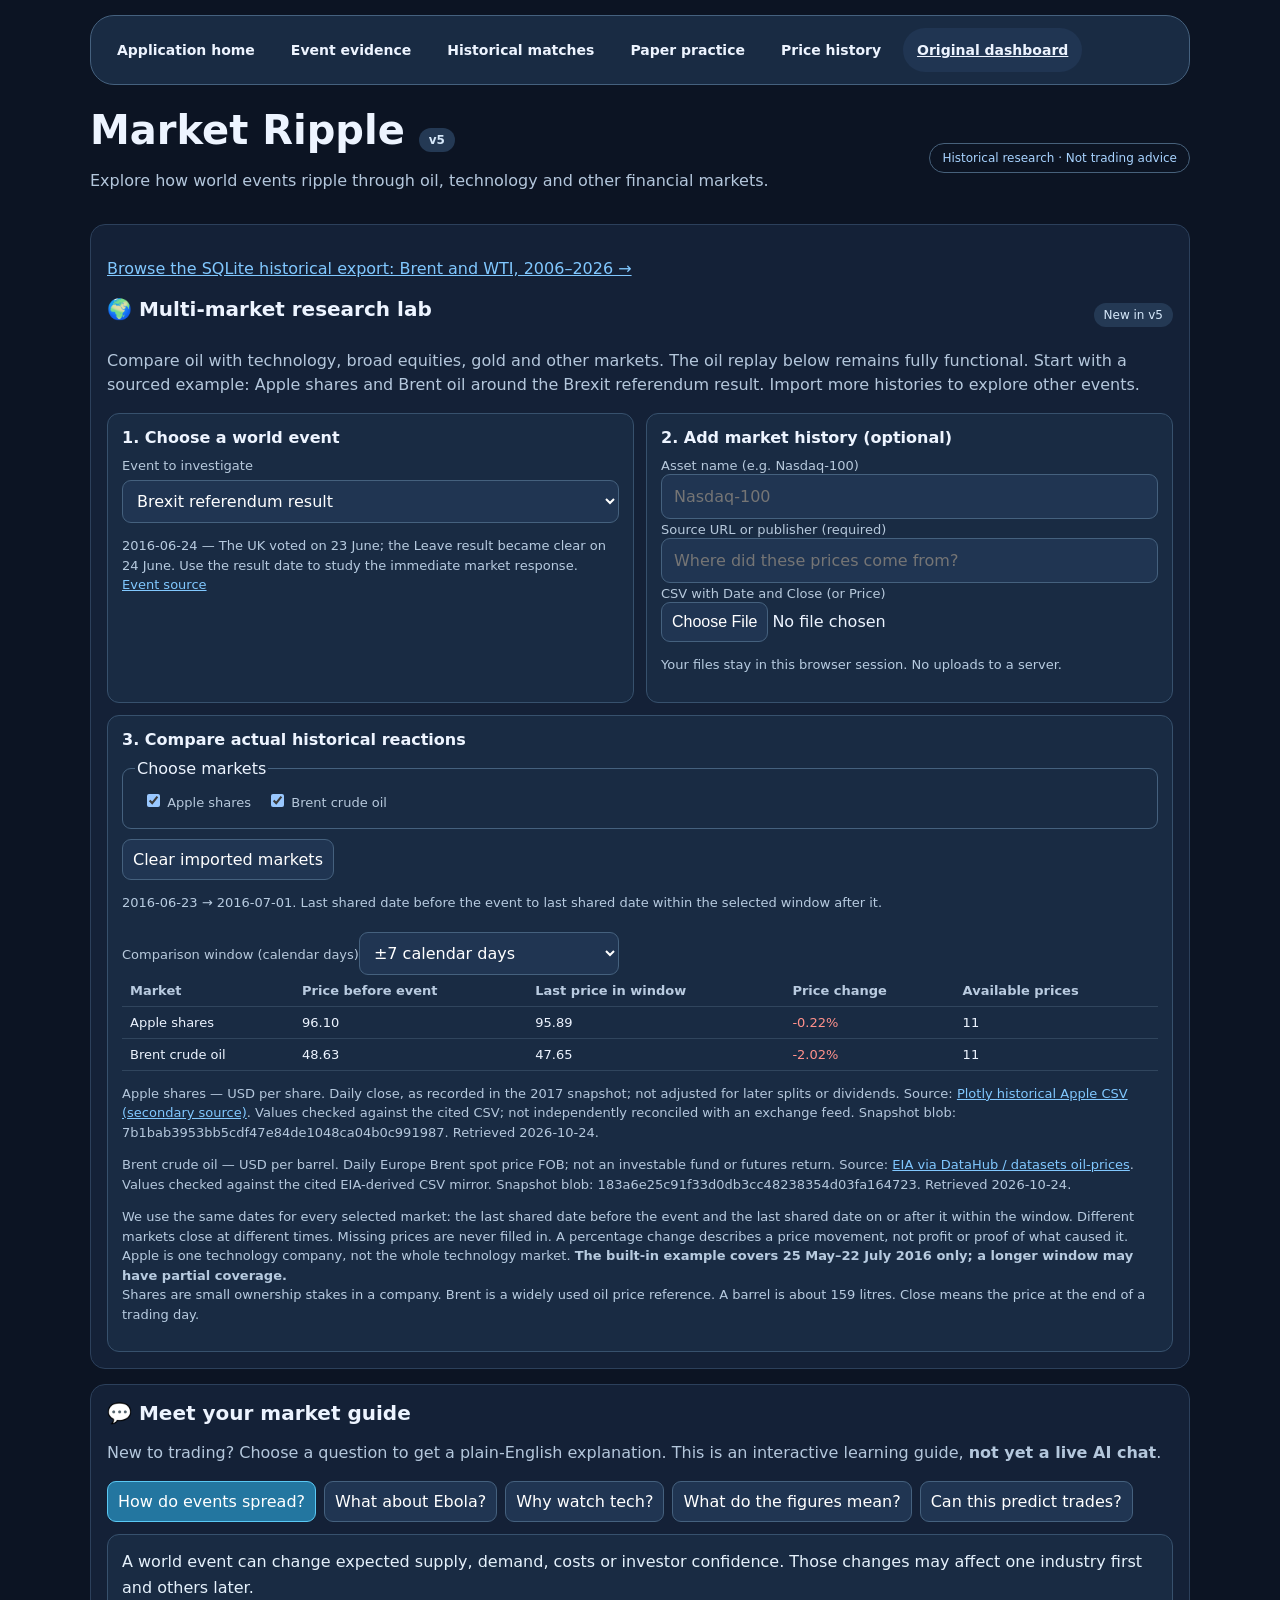
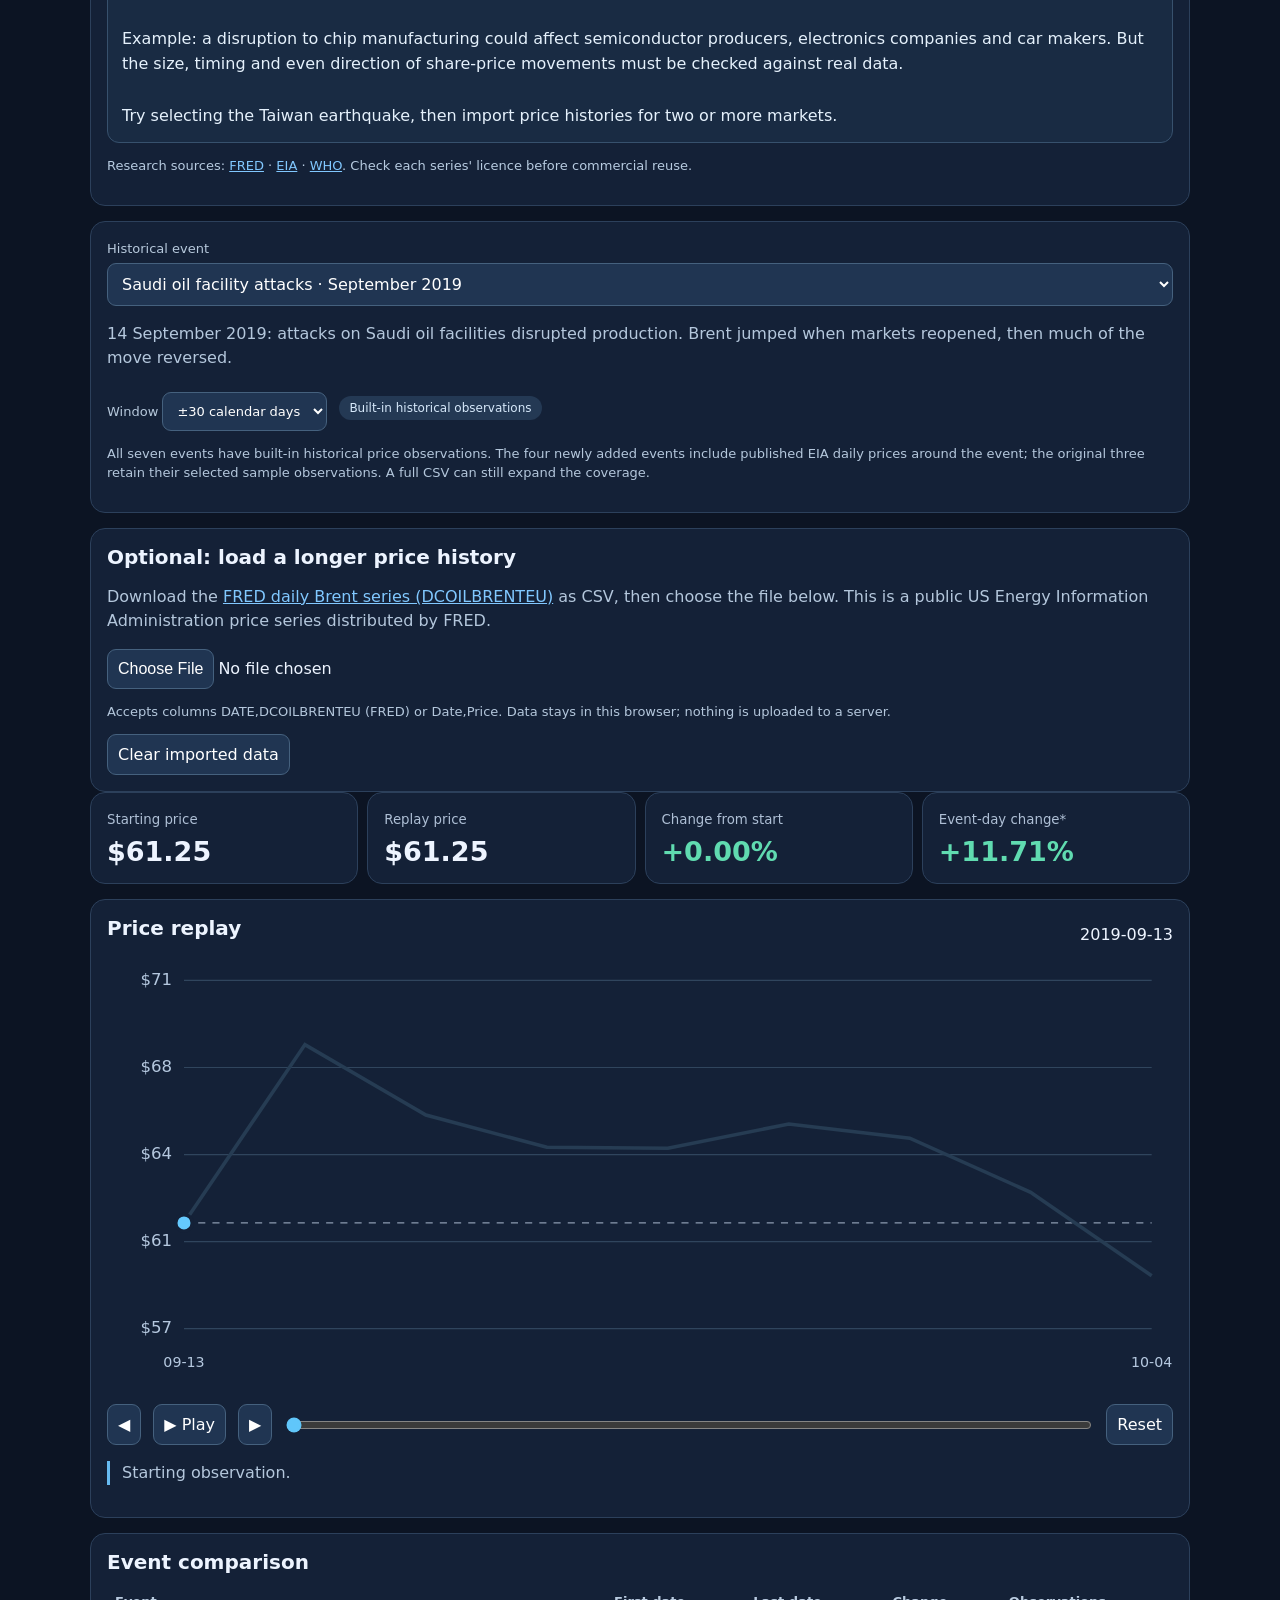
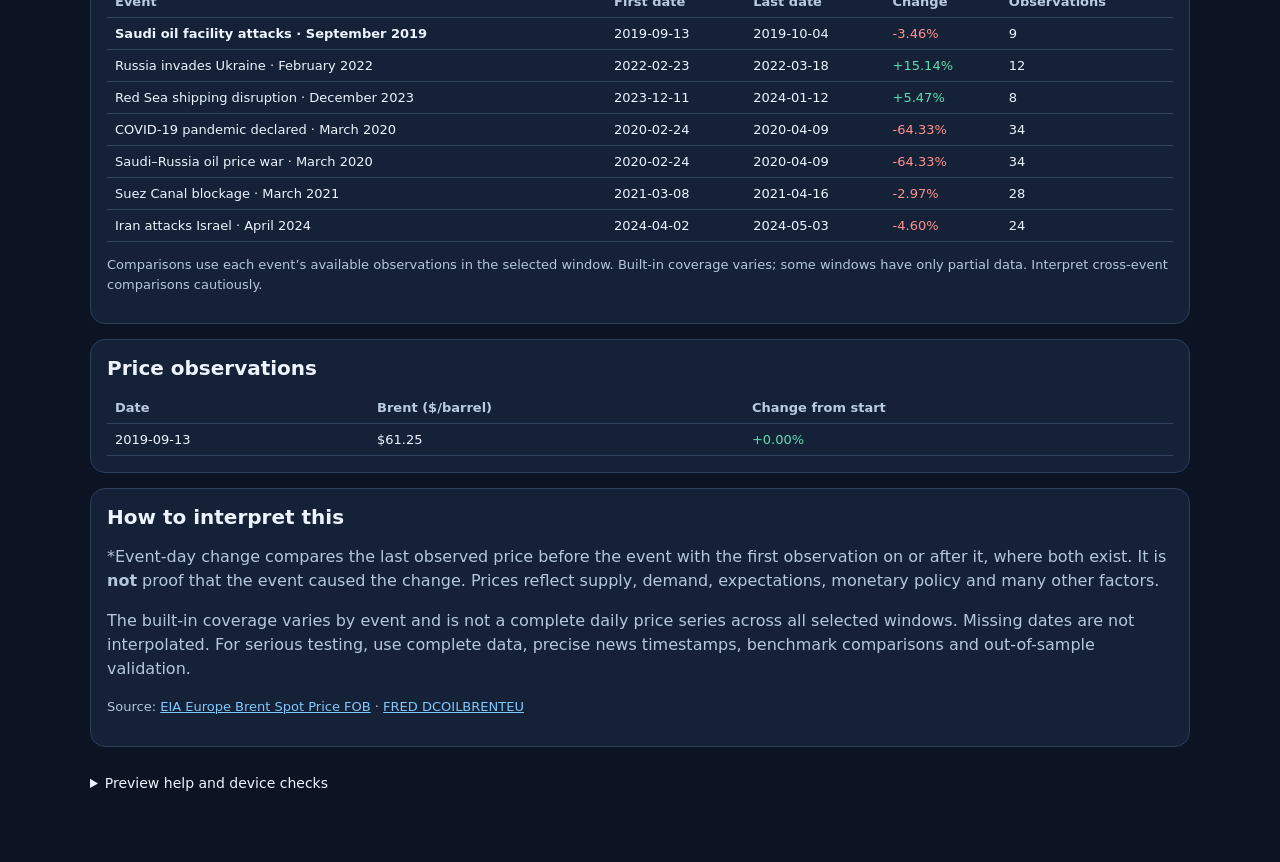
==== commit 48db97e1: "WEB-2 MAT-3 PRC-1: Connect historical research and safe paper practice" ====
--- a/index.html
+++ b/index.html
@@ -1,4 +1,4 @@
-<!doctype html><html lang="en"><head><meta charset="utf-8"><meta name="viewport" content="width=device-width,initial-scale=1"><title>Market Ripple v5 — Global Event Research</title><style>:root{font-family:system-ui,-apple-system,Segoe UI,sans-serif;color-scheme:dark;background:#0c1423;color:#edf4ff}*{box-sizing:border-box}body{margin:0;padding:15px}main{max-width:1100px;margin:auto}h1{margin:0;font-size:clamp(26px,4vw,40px)}h2{margin:0 0 12px;font-size:20px}p{color:#b4c7dc;line-height:1.5}.top,.controls{display:flex;align-items:center;justify-content:space-between;gap:12px;flex-wrap:wrap}.tag{border:1px solid #47617b;border-radius:30px;padding:7px 12px;color:#a8d3ff;font-size:12px}.panel,.stat{background:#142137;border:1px solid #2c405b;border-radius:15px;padding:16px;margin-top:15px}select,button,input{font:inherit}select,button,input[type=file]::file-selector-button{background:#203552;color:#fff;border:1px solid #45617e;border-radius:9px;padding:10px}button{cursor:pointer}button:disabled{opacity:.4}select{width:100%;margin-top:6px}.cards{display:grid;grid-template-columns:repeat(4,1fr);gap:9px}.stat{margin-top:0}.stat small{color:#aebfd5}.stat strong{display:block;font-size:clamp(17px,3vw,27px);margin-top:8px}.up{color:#60dbb0}.down{color:#ff918b}svg{width:100%;height:auto;display:block}#graph{touch-action:pan-y}.controls{justify-content:flex-start;margin-top:14px}input[type=range]{flex:1;min-width:130px;accent-color:#60c6fa}table{border-collapse:collapse;width:100%;font-size:13px}td,th{padding:8px;border-bottom:1px solid #30455d;text-align:left}th{color:#b9cbe0}a{color:#81c8ff}.hint{font-size:13px}.note{border-left:3px solid #66baf0;padding-left:12px}label{color:#b7c9dc;font-size:13px}.scroll{overflow-x:auto}.pill{display:inline-block;border-radius:20px;background:#243954;padding:5px 10px;font-size:12px;color:#d6e8fa}@media(max-width:600px){.cards{grid-template-columns:repeat(2,1fr)}.stat{padding:11px}.panel{padding:12px}body{padding:11px}table{font-size:12px}}</style><style>.mr-grid{display:grid;grid-template-columns:repeat(2,minmax(0,1fr));gap:12px}.mr-box{background:#192b43;border:1px solid #37516d;border-radius:12px;padding:14px}.mr-box h3{margin:0 0 8px;font-size:16px}.mr-small{font-size:13px;color:#b7cbe0}.mr-tabs{display:flex;gap:8px;flex-wrap:wrap}.mr-tabs button[aria-pressed=true]{background:#2376a0;border-color:#5bc9f4}.mr-input{width:100%;padding:12px;background:#203552;color:white;border:1px solid #45617e;border-radius:9px}.mr-answer{white-space:pre-line;line-height:1.6;color:#e5f1fc}.mr-highlight{color:#79d6ff}.mr-table{width:100%}@media(max-width:650px){.mr-grid{grid-template-columns:1fr}}</style><style>#mr-sources{overflow-wrap:anywhere}#mr-markets{border:1px solid #45617e;border-radius:9px;margin:10px 0;min-width:0}#mr-markets label{display:inline-block;padding:8px}#mr-status{overflow-wrap:anywhere}</style></head><body><main><div class="top"><div><h1>Market Ripple <span class="pill">v5</span></h1><p>Explore how world events ripple through oil, technology and other financial markets.</p></div><span class="tag">Historical research · Not trading advice</span></div><section class="panel" id="market-research"><p><a href="history.html">Browse the SQLite historical export: Brent and WTI, 2006–2026 →</a></p><div class="top"><h2>🌍 Multi-market research lab</h2><span class="pill">New in v5</span></div><p>Compare oil with technology, broad equities, gold and other markets. The oil replay below remains fully functional. Start with a sourced example: Apple shares and Brent oil around the Brexit referendum result. Import more histories to explore other events.</p><div class="mr-grid"><div class="mr-box"><h3>1. Choose a world event</h3><label for="mr-event">Event to investigate</label><select id="mr-event"></select><p id="mr-event-info" class="mr-small"></p></div><div class="mr-box"><h3>2. Add market history (optional)</h3><label for="mr-asset">Asset name (e.g. Nasdaq-100)</label><input id="mr-asset" class="mr-input" placeholder="Nasdaq-100" maxlength="60"><label for="mr-source">Source URL or publisher (required)</label><input id="mr-source" class="mr-input" maxlength="300" placeholder="Where did these prices come from?"><label for="mr-file">CSV with Date and Close (or Price)</label><input id="mr-file" type="file" accept=".csv,text/csv"><p class="mr-small" id="mr-status">Your files stay in this browser session. No uploads to a server.</p></div></div><div class="mr-box" style="margin-top:12px"><h3>3. Compare actual historical reactions</h3><fieldset id="mr-markets"><legend>Choose markets</legend></fieldset><button id="mr-clear" type="button">Clear imported markets</button><p id="mr-method" class="mr-small" aria-live="polite"></p><label for="mr-window">Comparison window (calendar days)</label><select id="mr-window" style="max-width:260px"><option value="7">±7 calendar days</option><option value="30" selected>±30 calendar days</option><option value="90">±90 calendar days</option></select><div class="scroll"><table class="mr-table"><thead><tr><th>Market</th><th>Price before event</th><th>Last price in window</th><th>Price change</th><th>Available prices</th></tr></thead><tbody id="mr-results"></tbody></table></div><div id="mr-sources" class="mr-small"></div><p class="mr-small">We use the same dates for every selected market: the last shared date before the event and the last shared date on or after it within the window. Different markets close at different times. Missing prices are never filled in. A percentage change describes a price movement, not profit or proof of what caused it. Apple is one technology company, not the whole technology market. <strong>The built-in example covers 25 May–22 July 2016 only; a longer window may have partial coverage.</strong><br>Shares are small ownership stakes in a company. Brent is a widely used oil price reference. A barrel is about 159 litres. Close means the price at the end of a trading day.</p></div></section><section class="panel" id="market-guide"><h2>💬 Meet your market guide</h2><p>New to trading? Choose a question to get a plain-English explanation. This is an interactive learning guide, <strong>not yet a live AI chat</strong>.</p><div class="mr-tabs" id="mr-prompts"><button data-q="ripple" aria-pressed="true">How do events spread?</button><button data-q="ebola" aria-pressed="false">What about Ebola?</button><button data-q="tech" aria-pressed="false">Why watch tech?</button><button data-q="returns" aria-pressed="false">What do the figures mean?</button><button data-q="risk" aria-pressed="false">Can this predict trades?</button></div><div class="mr-box" style="margin-top:12px"><div id="mr-answer" class="mr-answer" aria-live="polite"></div></div><p class="mr-small">Research sources: <a href="https://fred.stlouisfed.org/" target="_blank" rel="noopener">FRED</a> · <a href="https://www.eia.gov/" target="_blank" rel="noopener">EIA</a> · <a href="https://www.who.int/emergencies" target="_blank" rel="noopener">WHO</a>. Check each series' licence before commercial reuse.</p></section><div class="panel"><label for="event">Historical event</label><select id="event"></select><p id="context"></p><div class="controls"><label>Window <select id="window" style="width:auto"><option value="7">±7 calendar days</option><option value="14">±14 calendar days</option><option value="30" selected>±30 calendar days</option><option value="60">±60 calendar days</option><option value="90">±90 calendar days</option></select></label><span id="source" class="pill"></span></div><p class="hint">All seven events have built-in historical price observations. The four newly added events include published EIA daily prices around the event; the original three retain their selected sample observations. A full CSV can still expand the coverage.</p></div><div class="panel"><h2>Optional: load a longer price history</h2><p>Download the <a href="https://fred.stlouisfed.org/series/DCOILBRENTEU" target="_blank" rel="noopener">FRED daily Brent series (DCOILBRENTEU)</a> as CSV, then choose the file below. This is a public US Energy Information Administration price series distributed by FRED.</p><input id="csv" type="file" accept=".csv,text/csv"/><p id="uploadStatus" class="hint">Accepts columns DATE,DCOILBRENTEU (FRED) or Date,Price. Data stays in this browser; nothing is uploaded to a server.</p><button id="clear" type="button">Clear imported data</button></div><div class="cards"><div class="stat"><small>Starting price</small><strong id="start">—</strong></div><div class="stat"><small>Replay price</small><strong id="current">—</strong></div><div class="stat"><small>Change from start</small><strong id="change">—</strong></div><div class="stat"><small>Event-day change*</small><strong id="eventMove">—</strong></div></div><div class="panel"><div class="top"><h2>Price replay</h2><span id="timeline"></span></div><svg id="graph" viewBox="0 0 900 370" role="img" aria-label="Brent crude price chart"></svg><div class="controls"><button id="back">◀</button><button id="play">▶ Play</button><button id="next">▶</button><input id="slider" type="range" min="0" value="0" aria-label="Replay position"/><button id="reset">Reset</button></div><p id="interpretation" class="note"></p></div><div class="panel"><h2>Event comparison</h2><div class="scroll"><table><thead><tr><th>Event</th><th>First date</th><th>Last date</th><th>Change</th><th>Observations</th></tr></thead><tbody id="compare"></tbody></table></div><p class="hint">Comparisons use each event’s available observations in the selected window. Built-in coverage varies; some windows have only partial data. Interpret cross-event comparisons cautiously.</p></div><div class="panel"><h2>Price observations</h2><div class="scroll"><table><thead><tr><th>Date</th><th>Brent ($/barrel)</th><th>Change from start</th></tr></thead><tbody id="rows"></tbody></table></div></div><div class="panel"><h2>How to interpret this</h2><p>*Event-day change compares the last observed price before the event with the first observation on or after it, where both exist. It is <b>not</b> proof that the event caused the change. Prices reflect supply, demand, expectations, monetary policy and many other factors.</p><p>The built-in coverage varies by event and is not a complete daily price series across all selected windows. Missing dates are not interpolated. For serious testing, use complete data, precise news timestamps, benchmark comparisons and out-of-sample validation.</p><p class="hint">Source: <a href="https://www.eia.gov/dnav/pet/hist/RBRTED.htm" target="_blank" rel="noopener">EIA Europe Brent Spot Price FOB</a> · <a href="https://fred.stlouisfed.org/series/DCOILBRENTEU" target="_blank" rel="noopener">FRED DCOILBRENTEU</a></p></div></main><script>
+<!doctype html><html lang="en"><head><meta charset="utf-8"><meta name="viewport" content="width=device-width,initial-scale=1"><title>Market Ripple v5 — Global Event Research</title><style>:root{font-family:system-ui,-apple-system,Segoe UI,sans-serif;color-scheme:dark;background:#0c1423;color:#edf4ff}*{box-sizing:border-box}body{margin:0;padding:15px}main{max-width:1100px;margin:auto}h1{margin:0;font-size:clamp(26px,4vw,40px)}h2{margin:0 0 12px;font-size:20px}p{color:#b4c7dc;line-height:1.5}.top,.controls{display:flex;align-items:center;justify-content:space-between;gap:12px;flex-wrap:wrap}.tag{border:1px solid #47617b;border-radius:30px;padding:7px 12px;color:#a8d3ff;font-size:12px}.panel,.stat{background:#142137;border:1px solid #2c405b;border-radius:15px;padding:16px;margin-top:15px}select,button,input{font:inherit}input[type=file]{max-width:100%}select,button,input[type=file]::file-selector-button{background:#203552;color:#fff;border:1px solid #45617e;border-radius:9px;padding:10px}button{cursor:pointer}button:disabled{opacity:.4}select{width:100%;margin-top:6px}.cards{display:grid;grid-template-columns:repeat(4,1fr);gap:9px}.stat{margin-top:0}.stat small{color:#aebfd5}.stat strong{display:block;font-size:clamp(17px,3vw,27px);margin-top:8px}.up{color:#60dbb0}.down{color:#ff918b}svg{width:100%;height:auto;display:block}#graph{touch-action:pan-y}.controls{justify-content:flex-start;margin-top:14px}input[type=range]{flex:1;min-width:130px;accent-color:#60c6fa}table{border-collapse:collapse;width:100%;font-size:13px}td,th{padding:8px;border-bottom:1px solid #30455d;text-align:left}th{color:#b9cbe0}a{color:#81c8ff}.hint{font-size:13px}.note{border-left:3px solid #66baf0;padding-left:12px}label{color:#b7c9dc;font-size:13px}.scroll{overflow-x:auto}.pill{display:inline-block;border-radius:20px;background:#243954;padding:5px 10px;font-size:12px;color:#d6e8fa}@media(max-width:600px){.cards{grid-template-columns:repeat(2,1fr)}.stat{padding:11px}.panel{padding:12px}body{padding:11px}table{font-size:12px}}</style><style>.mr-grid{display:grid;grid-template-columns:repeat(2,minmax(0,1fr));gap:12px}.mr-box{min-width:0;background:#192b43;border:1px solid #37516d;border-radius:12px;padding:14px}.mr-box h3{margin:0 0 8px;font-size:16px}.mr-small{font-size:13px;color:#b7cbe0}.mr-tabs{display:flex;gap:8px;flex-wrap:wrap}.mr-tabs button[aria-pressed=true]{background:#2376a0;border-color:#5bc9f4}.mr-input{width:100%;padding:12px;background:#203552;color:white;border:1px solid #45617e;border-radius:9px}.mr-answer{white-space:pre-line;line-height:1.6;color:#e5f1fc}.mr-highlight{color:#79d6ff}.mr-table{width:100%}@media(max-width:650px){.mr-grid{grid-template-columns:1fr}}</style><style>#mr-sources{overflow-wrap:anywhere}#mr-markets{border:1px solid #45617e;border-radius:9px;margin:10px 0;min-width:0}#mr-markets label{display:inline-block;padding:8px}#mr-status{overflow-wrap:anywhere}</style><link rel="stylesheet" href="app/app.css"><script type="module" src="app/nav.mjs"></script></head><body><main><div class="top"><div><h1>Market Ripple <span class="pill">v5</span></h1><p>Explore how world events ripple through oil, technology and other financial markets.</p></div><span class="tag">Historical research · Not trading advice</span></div><section class="panel" id="market-research"><p><a href="history.html">Browse the SQLite historical export: Brent and WTI, 2006–2026 →</a></p><div class="top"><h2>🌍 Multi-market research lab</h2><span class="pill">New in v5</span></div><p>Compare oil with technology, broad equities, gold and other markets. The oil replay below remains fully functional. Start with a sourced example: Apple shares and Brent oil around the Brexit referendum result. Import more histories to explore other events.</p><div class="mr-grid"><div class="mr-box"><h3>1. Choose a world event</h3><label for="mr-event">Event to investigate</label><select id="mr-event"></select><p id="mr-event-info" class="mr-small"></p></div><div class="mr-box"><h3>2. Add market history (optional)</h3><label for="mr-asset">Asset name (e.g. Nasdaq-100)</label><input id="mr-asset" class="mr-input" placeholder="Nasdaq-100" maxlength="60"><label for="mr-source">Source URL or publisher (required)</label><input id="mr-source" class="mr-input" maxlength="300" placeholder="Where did these prices come from?"><label for="mr-file">CSV with Date and Close (or Price)</label><input id="mr-file" type="file" accept=".csv,text/csv"><p class="mr-small" id="mr-status">Your files stay in this browser session. No uploads to a server.</p></div></div><div class="mr-box" style="margin-top:12px"><h3>3. Compare actual historical reactions</h3><fieldset id="mr-markets"><legend>Choose markets</legend></fieldset><button id="mr-clear" type="button">Clear imported markets</button><p id="mr-method" class="mr-small" aria-live="polite"></p><label for="mr-window">Comparison window (calendar days)</label><select id="mr-window" style="max-width:260px"><option value="7">±7 calendar days</option><option value="30" selected>±30 calendar days</option><option value="90">±90 calendar days</option></select><div class="scroll"><table class="mr-table"><thead><tr><th>Market</th><th>Price before event</th><th>Last price in window</th><th>Price change</th><th>Available prices</th></tr></thead><tbody id="mr-results"></tbody></table></div><div id="mr-sources" class="mr-small"></div><p class="mr-small">We use the same dates for every selected market: the last shared date before the event and the last shared date on or after it within the window. Different markets close at different times. Missing prices are never filled in. A percentage change describes a price movement, not profit or proof of what caused it. Apple is one technology company, not the whole technology market. <strong>The built-in example covers 25 May–22 July 2016 only; a longer window may have partial coverage.</strong><br>Shares are small ownership stakes in a company. Brent is a widely used oil price reference. A barrel is about 159 litres. Close means the price at the end of a trading day.</p></div></section><section class="panel" id="market-guide"><h2>💬 Meet your market guide</h2><p>New to trading? Choose a question to get a plain-English explanation. This is an interactive learning guide, <strong>not yet a live AI chat</strong>.</p><div class="mr-tabs" id="mr-prompts"><button data-q="ripple" aria-pressed="true">How do events spread?</button><button data-q="ebola" aria-pressed="false">What about Ebola?</button><button data-q="tech" aria-pressed="false">Why watch tech?</button><button data-q="returns" aria-pressed="false">What do the figures mean?</button><button data-q="risk" aria-pressed="false">Can this predict trades?</button></div><div class="mr-box" style="margin-top:12px"><div id="mr-answer" class="mr-answer" aria-live="polite"></div></div><p class="mr-small">Research sources: <a href="https://fred.stlouisfed.org/" target="_blank" rel="noopener">FRED</a> · <a href="https://www.eia.gov/" target="_blank" rel="noopener">EIA</a> · <a href="https://www.who.int/emergencies" target="_blank" rel="noopener">WHO</a>. Check each series' licence before commercial reuse.</p></section><div class="panel"><label for="event">Historical event</label><select id="event"></select><p id="context"></p><div class="controls"><label>Window <select id="window" style="width:auto"><option value="7">±7 calendar days</option><option value="14">±14 calendar days</option><option value="30" selected>±30 calendar days</option><option value="60">±60 calendar days</option><option value="90">±90 calendar days</option></select></label><span id="source" class="pill"></span></div><p class="hint">All seven events have built-in historical price observations. The four newly added events include published EIA daily prices around the event; the original three retain their selected sample observations. A full CSV can still expand the coverage.</p></div><div class="panel"><h2>Optional: load a longer price history</h2><p>Download the <a href="https://fred.stlouisfed.org/series/DCOILBRENTEU" target="_blank" rel="noopener">FRED daily Brent series (DCOILBRENTEU)</a> as CSV, then choose the file below. This is a public US Energy Information Administration price series distributed by FRED.</p><input id="csv" type="file" accept=".csv,text/csv"/><p id="uploadStatus" class="hint">Accepts columns DATE,DCOILBRENTEU (FRED) or Date,Price. Data stays in this browser; nothing is uploaded to a server.</p><button id="clear" type="button">Clear imported data</button></div><div class="cards"><div class="stat"><small>Starting price</small><strong id="start">—</strong></div><div class="stat"><small>Replay price</small><strong id="current">—</strong></div><div class="stat"><small>Change from start</small><strong id="change">—</strong></div><div class="stat"><small>Event-day change*</small><strong id="eventMove">—</strong></div></div><div class="panel"><div class="top"><h2>Price replay</h2><span id="timeline"></span></div><svg id="graph" viewBox="0 0 900 370" role="img" aria-label="Brent crude price chart"></svg><div class="controls"><button id="back">◀</button><button id="play">▶ Play</button><button id="next">▶</button><input id="slider" type="range" min="0" value="0" aria-label="Replay position"/><button id="reset">Reset</button></div><p id="interpretation" class="note"></p></div><div class="panel"><h2>Event comparison</h2><div class="scroll"><table><thead><tr><th>Event</th><th>First date</th><th>Last date</th><th>Change</th><th>Observations</th></tr></thead><tbody id="compare"></tbody></table></div><p class="hint">Comparisons use each event’s available observations in the selected window. Built-in coverage varies; some windows have only partial data. Interpret cross-event comparisons cautiously.</p></div><div class="panel"><h2>Price observations</h2><div class="scroll"><table><thead><tr><th>Date</th><th>Brent ($/barrel)</th><th>Change from start</th></tr></thead><tbody id="rows"></tbody></table></div></div><div class="panel"><h2>How to interpret this</h2><p>*Event-day change compares the last observed price before the event with the first observation on or after it, where both exist. It is <b>not</b> proof that the event caused the change. Prices reflect supply, demand, expectations, monetary policy and many other factors.</p><p>The built-in coverage varies by event and is not a complete daily price series across all selected windows. Missing dates are not interpolated. For serious testing, use complete data, precise news timestamps, benchmark comparisons and out-of-sample validation.</p><p class="hint">Source: <a href="https://www.eia.gov/dnav/pet/hist/RBRTED.htm" target="_blank" rel="noopener">EIA Europe Brent Spot Price FOB</a> · <a href="https://fred.stlouisfed.org/series/DCOILBRENTEU" target="_blank" rel="noopener">FRED DCOILBRENTEU</a></p></div></main><script>
 const events=[
 {name:'Saudi oil facility attacks · September 2019',date:'2019-09-14',context:'14 September 2019: attacks on Saudi oil facilities disrupted production. Brent jumped when markets reopened, then much of the move reversed.',data:[['2019-09-13',61.25],['2019-09-16',68.42],['2019-09-17',65.59],['2019-09-18',64.29],['2019-09-19',64.25],['2019-09-20',65.23],['2019-09-23',64.66],['2019-09-27',62.48],['2019-10-04',59.13]]},
 {name:'Russia invades Ukraine · February 2022',date:'2022-02-24',context:'24 February 2022: Russia launched its full-scale invasion of Ukraine. Oil was already rising before the invasion and remained highly volatile.',data:[['2022-02-23',99.29],['2022-02-24',101.29],['2022-02-25',98.56],['2022-02-28',103.08],['2022-03-01',110.93],['2022-03-02',118.94],['2022-03-04',123.86],['2022-03-07',129.02],['2022-03-08',133.18],['2022-03-09',116.58],['2022-03-11',118.11],['2022-03-18',114.32]]},
--- a/app/app.css
+++ b/app/app.css
@@ -0,0 +1 @@
+body{margin:0}.app-nav{display:flex;flex-wrap:wrap;gap:8px;padding:12px;border:1px solid var(--mr-edge,#45617e);border-radius:24px;margin-bottom:22px;background:var(--mr-solid,#192b43)}.app-nav a{display:inline-flex;align-items:center;min-height:44px;padding:8px 14px;border-radius:999px;color:var(--mr-ink,inherit);font:600 14px var(--mr-text,system-ui);text-decoration:none;overflow-wrap:anywhere}.app-nav a:hover,.app-nav a[aria-current=page]{background:var(--mr-tint,#203552);text-decoration:underline}.app-nav a:focus-visible{outline:3px solid var(--mr-accent,#65caff);outline-offset:2px}.app-diagnostics{font:14px var(--mr-text,system-ui);color:var(--mr-body,inherit);margin:28px 0;overflow-wrap:anywhere}.app-diagnostics summary{cursor:pointer;min-height:44px;display:list-item}.app-diagnostics p{line-height:1.6}.app-grid{display:grid;grid-template-columns:repeat(2,minmax(0,1fr));gap:16px}.app-grid>*{min-width:0}.app-stack{display:flex;flex-direction:column;gap:16px}.app-actions{display:flex;flex-wrap:wrap;gap:12px}.app-actions a{display:inline-flex;text-decoration:none;align-items:center;min-height:44px}.app-status{border-left:3px solid var(--mr-accent);padding:16px;background:var(--mr-tint);border-radius:24px}.app-error{color:var(--mr-down)}.app-page input,.app-page select{font:inherit;font-size:16px;min-height:48px;width:100%;min-width:0;padding:12px;border:1px solid var(--mr-edge);border-radius:24px;background:var(--mr-solid);color:var(--mr-ink)}.app-page label{display:block;font-weight:600}.app-page main{padding-bottom:max(28px,env(safe-area-inset-bottom))}.app-page p,.app-page li,.app-page a{overflow-wrap:anywhere}.app-page h2{font-family:var(--mr-display);font-size:26px;font-weight:500;color:var(--mr-ink)}[hidden]{display:none!important}#event-links[hidden]{display:none!important}@media(max-width:640px){.app-grid{grid-template-columns:1fr}.app-nav a{flex:1 1 135px}.app-page .mr-hero{font-size:38px}input,select,textarea{font-size:16px!important}.app-actions a{width:100%;justify-content:center}.app-page .mr-bar{flex-wrap:wrap}}@supports(padding:max(0px)){.app-page{padding-left:env(safe-area-inset-left);padding-right:env(safe-area-inset-right)}}
